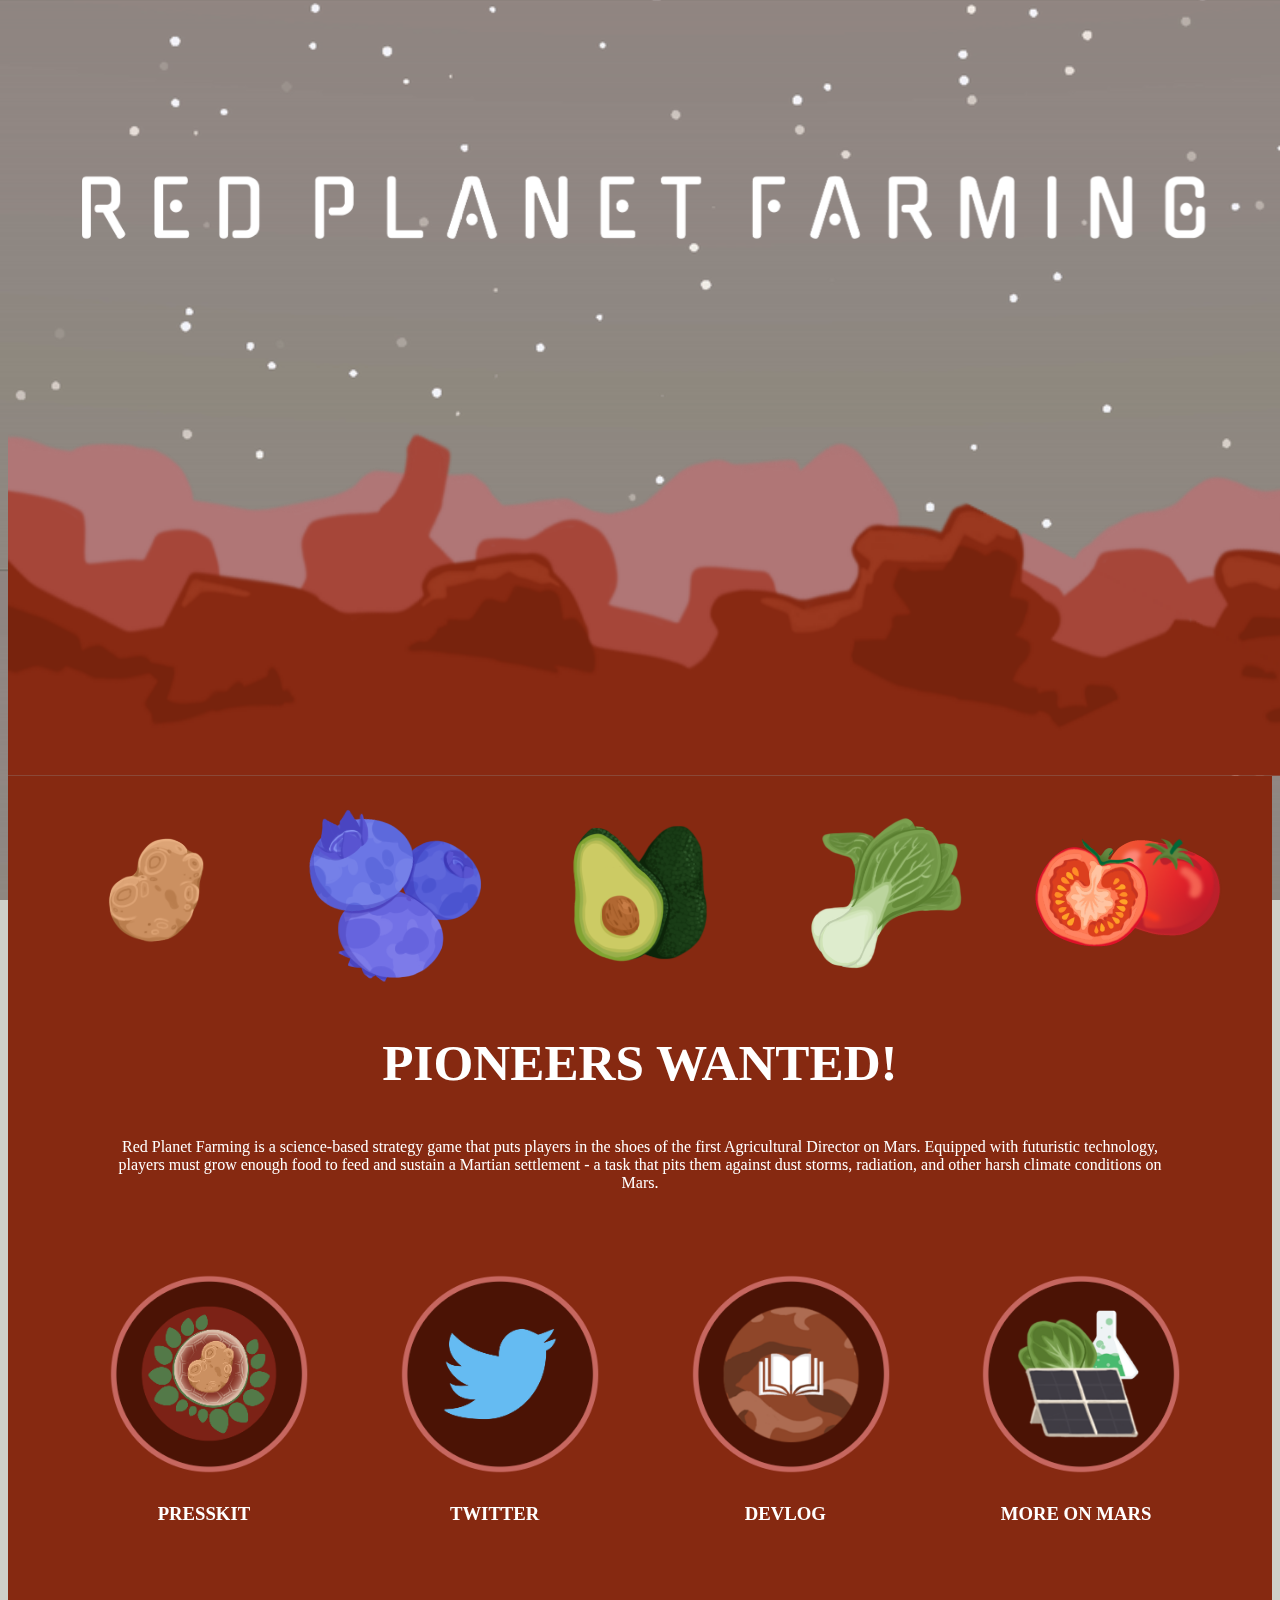
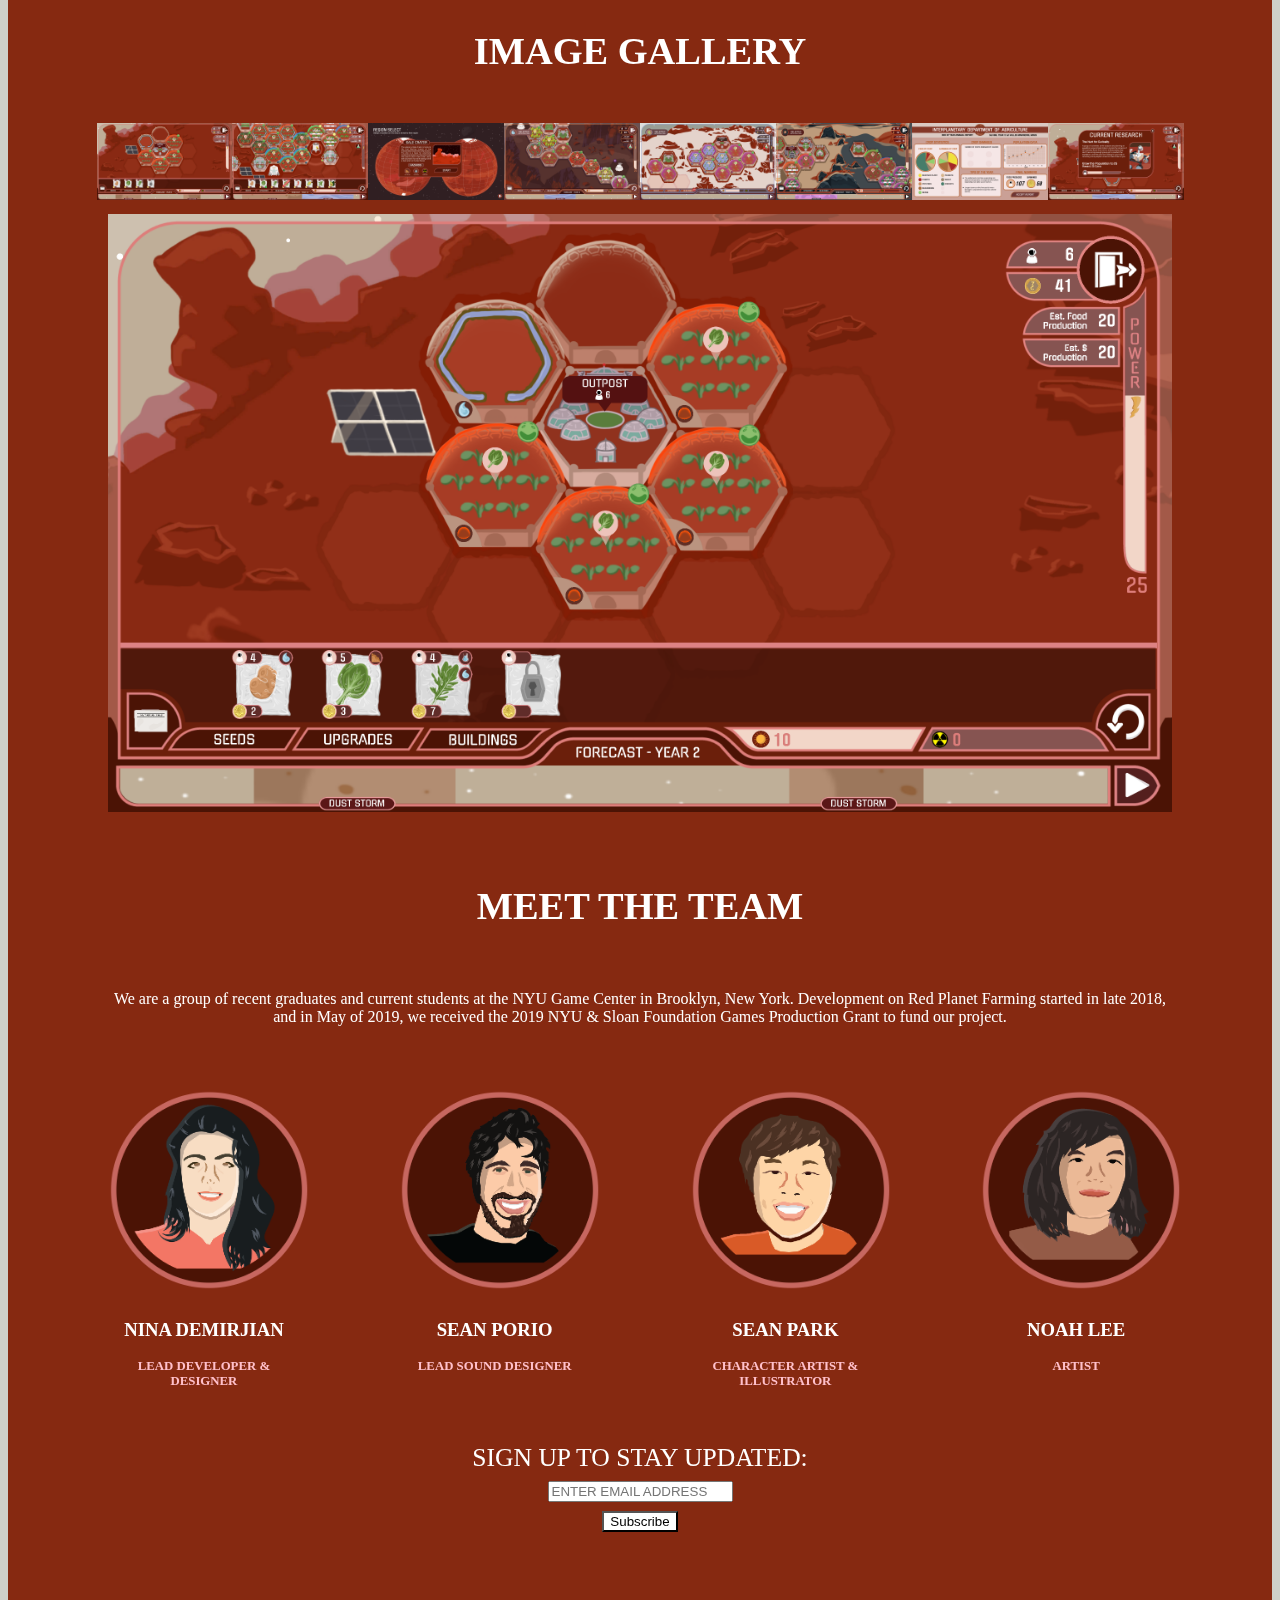
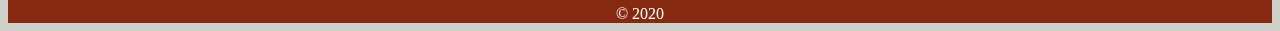
==== index.html @ 243ecfec "update meet the team section" ====
<!DOCTYPE html>
<html lang="en">
    <head>
      <link rel="stylesheet" href="style.css">
      <link href="//cdn-images.mailchimp.com/embedcode/horizontal-slim-10_7.css" rel="stylesheet" type="text/css">
      <title>Red Planet Farming</title>
      <link rel="icon" type="image/png" href="Images/logo.png">
    </head>

    <! PARALLAX>

    <script src="script.js"></script>
    <div class = "keyart" id = "parallax">
      <div class="keyart_layer parallax" id="keyart-2" parallax-speed="0"></div>
      <div class="keyart_layer parallax" id="keyart-1" parallax-speed="100" style="transform: relative"></div>
      </div>

      <! CONTENT>
    <div id = "mainContents">

      <br>
      <div class = "flex-container">
          <div class = "flex-item-characters">
              <img src="Images/potato.png">
          </div>
          <div class = "flex-item-characters">
              <img src="Images/blueberry.png">
          </div>
          <div class = "flex-item-characters">
              <img src="Images/avocado.png">
          </div>
          <div class = "flex-item-characters">
              <img src="Images/bokChoy.png">
          </div>
          <div class = "flex-item-characters">
              <img src="Images/tomato.png">
          </div>

      </div>
      <br>

      <div class ="mainTitle"><h1>PIONEERS WANTED!</h1></div>

        <p class="bodyText">
            Red Planet Farming is a science-based strategy game that puts players in the
            shoes of the first Agricultural Director on Mars. Equipped with futuristic
            technology, players must grow enough food to feed and sustain a Martian settlement - a
            task that pits them against dust storms, radiation, and other harsh climate conditions on Mars.
        </p>

        <br>
        <br>



        <div class = "flex-container">
          <div class = "flex-item-profiles">
            <div class = "zoom">
              <a href="presskit.html" >
            <img src="Images/presskitButton.png">
          </a>
          </div>

            <h3 class = "secondaryTitle"> PRESSKIT </h3>
          </div>

          <div class = "flex-item-profiles">
            <div class = "zoom">
              <a href="https://twitter.com/RPF_Game" >
            <img src="Images/twitterButton.png">
          </a>
          </div>

            <h3 class = "secondaryTitle"> TWITTER </h3>
          </div>
          <div class = "flex-item-profiles">
          <div class = "zoom">
            <a href="https://ninademirjian.com/devlog" >
            <img src="Images/devlogButton.png">
          </a>
          </div>

            <h3 class = "secondaryTitle"> DEVLOG</h3>
          </div>
          <div class = "flex-item-profiles">
            <div class = "zoom">
              <a href="moreonmars.html" >
            <img src="Images/resourcesButton.png">
          </a>
          </div>
            <h3 class = "secondaryTitle"> MORE ON MARS</h3>
          </div>
        </div>


        <br>
        <br>
        <br>



        <h2 class = "secondaryTitle"> IMAGE GALLERY</h2>

        <br>
        <div class = "flex-container-snapshots">
            <div class = "flex-item-press">
                <img src="Screenshots/shot-16.png" onclick="myFunction(this);" onload="myFunction(this);">
            </div>
            <div class = "flex-item-press">
                <img src="Screenshots/shot-17.png" onclick="myFunction(this);">
            </div>
            <div class = "flex-item-press">
                <img src="Screenshots/shot-13.png" onclick="myFunction(this);">
            </div>
            <div class = "flex-item-press">
                <img src="Screenshots/shot-11.png" onclick="myFunction(this);">
            </div>
            <div class = "flex-item-press">
                <img src="Screenshots/shot-18.png" onclick="myFunction(this);">
            </div>
            <div class = "flex-item-press">
                <img src="Screenshots/shot-19.png" onclick="myFunction(this);">
            </div>
            <div class = "flex-item-press">
                <img src="Screenshots/shot-08.png" onclick="myFunction(this);">
            </div>
            <div class = "flex-item-press">
                <img src="Screenshots/shot-09.png" onclick="myFunction(this);">
            </div>

        </div>


        <!-- <div class="row">
          <div class="column">
            <img src="Screenshots/shot-00.png" onclick="myFunction(this);" onload="myFunction(this);">
          </div>
          <div class="column">
            <img src="Screenshots/shot-01.png" onclick="myFunction(this);">
          </div>
          <div class="column">
            <img src="Screenshots/shot-02.png" onclick="myFunction(this);">
          </div>
          <div class="column">
            <img src="Screenshots/shot-03.png" onclick="myFunction(this);">
          </div>
          <div class="column">
            <img src="Screenshots/shot-04.png" onclick="myFunction(this);">
          </div>
          <div class="column">
            <img src="Screenshots/shot-05.png" onclick="myFunction(this);">
          </div>
          <div class="column">
            <img src="Screenshots/shot-06.png" onclick="myFunction(this);">
          </div>
          <div class="column">
            <img src="Screenshots/shot-07.png" onclick="myFunction(this);">
          </div>
        </div>
          </div> -->

        <!-- The expanding image container -->
        <div class="container">

          <!-- Expanded image -->
          <img id="expandedImg" style="width:100%">

          <!-- Image text -->
          <div id="imgtext"></div>
        </div>
        <br>

        <br>

        <h2 class = "secondaryTitle"> MEET THE TEAM</h2>

        <p class="bodyText">
          We are a group of recent graduates and current students at the NYU Game Center in Brooklyn, New York.
          Development on Red Planet Farming started in late 2018, and in May of 2019, we received the 2019 NYU &amp Sloan Foundation Games Production Grant to
          fund our project.
            </p>

        <br>
        <div class = "flex-container">
          <div class = "flex-item-profiles">
            <div class = "zoom">
                <a href="https://ninademirjian.com" >
            <img src="Images/ninaCircleNew.png">
          </a>
          </div>

            <h3 class = "secondaryTitle"> NINA DEMIRJIAN </h3>
            <h4 class = "jobDesc"> LEAD DEVELOPER &amp DESIGNER </h4>
          </div>

          <div class = "flex-item-profiles">
            <div class = "zoom">
              <a href="https://soundcloud.com/skrami">
            <img src="Images/sporioCircleNew.png">
          </a>
          </div>

            <h3 class = "secondaryTitle"> SEAN PORIO </h3>
            <h4 class = "jobDesc"> LEAD SOUND DESIGNER </h4>
          </div>
          <div class = "flex-item-profiles">
          <div class = "zoom">
            <a href="https://seanpark.myportfolio.com">
            <img src="Images/sparkCircleNew.png">
          </a>
          </div>

            <h3 class = "secondaryTitle"> SEAN PARK</h3>
            <h4 class = "jobDesc"> CHARACTER ARTIST &amp ILLUSTRATOR </h4>
          </div>
          <div class = "flex-item-profiles">
            <div class = "zoom">
              <a href="https://noeh.myportfolio.com/home">
            <img src="Images/noahCircleNew.png">
          </a>
          </div>
            <h3 class = "secondaryTitle"> NOAH LEE</h3>
            <h4 class = "jobDesc"> ARTIST </h4>
          </div>
        </div>
  <br>
    <br>
      <br>



      <!-- Begin Mailchimp Signup Form -->

              <div id="mc_embed_signup">
              <form action="https://gmail.us20.list-manage.com/subscribe/post?u=1bd2d12b2bc2f4f4f77c969fd&amp;id=ceb0dd4a65" method="post" id="mc-embedded-subscribe-form" name="mc-embedded-subscribe-form" class="validate" target="_blank" novalidate>
                  <div id="mc_embed_signup_scroll">
                <label for="mce-EMAIL"><secondaryTitle>SIGN UP TO STAY UPDATED:</secondaryTitle></label>
                <br>
                <input type="email" value="" name="EMAIL" class="email" id="mce-EMAIL" placeholder="ENTER EMAIL ADDRESS" required >
                  <!-- real people should not fill this in and expect good things - do not remove this or risk form bot signups-->
                  <div style="position: absolute; left: -5000px;" aria-hidden="true"><input type="text" name="b_1bd2d12b2bc2f4f4f77c969fd_ceb0dd4a65" tabindex="-1" value=""></div>
                  <div class="clear"><input type="submit" value="Subscribe" name="subscribe" id="mc-embedded-subscribe" class="button" style="background-color: white"></div>
                  </div>
              </form>
              </div>
              <br>
              <br>
              <br>
              <br>

      <!--End mc_embed_signup-->




        <div class = "secondaryTitle"> &copy 2020</div>
        </div>
</html>
---- style.css ----
<link href="https://fonts.googleapis.com/css?family=Gugi&display=swap" rel="stylesheet">



#banner {
  height: 0px;

}

body {
  /* background-image: url('Images/starry.gif');
 background-size: 100% auto;
 background-repeat: repeat-y;
 margin: 0;
 padding: 0;
 border: 0;
 z-index: 0; */
    background-color: rgb(207, 207, 201);
    background-image: url("Images/starry.gif");
    background-size: contain;
    background-repeat: repeat;
    background-attachment: fixed;

}



.mainTitle{
  color: white;
  font-family : 'Gugi', regular;
  font-size : 200%;
  text-align: center;

}

#mainContents{
  background-image: url('Images/red.png');
  width: 100%;

 background-size: 100% auto;
 background-repeat: repeat;

 margin: 0;
 padding: 0;
 border: 0;
 z-index: 0;
}

#mainContentsMore{
  background-image: url('Images/newsColor.png');
  width: 100%;

 background-size: 100% auto;
 background-repeat: repeat;

 margin: 0;
 padding: 0;
 border: 0;
 z-index: 0;
}



.secondaryTitle{
  color: white;
  font-family : 'Gugi', regular;
  font-size : 50wv;
  text-align: center;

}
.jobDesc{
  color: pink;
  font-family : 'Gugi', regular;
  font-size : 50wv;
  text-align: center;

}

.bodyText {
    color: white;
    font-family : 'Gugi', regular;
    padding-left: 100px;
    padding-right: 100px;
    padding-top: 30px;
    padding-bottom: 30px;
    margin-left: auto;
    margin-right: auto;
    text-align: center;
    z-index: 99;
    position: relative;
}

.bodyTextDark {
    color: black;
    font-family : 'Gugi', regular;
    padding-left: 100px;
    padding-right: 100px;
    padding-top: 30px;
    padding-bottom: 30px;
    margin-left: auto;
    margin-right: auto;
    text-align: center;
    z-index: 99;
    position: relative;
}
.furtherResourcesTitle{
  color: black;
  font-family : 'Gugi', regular;
  font-size : 50wv;
  text-align: center;
}

.returnToHomeTitle{
  color: white;
  font-family : 'Gugi', regular;
  font-size : 20wv;
  text-align: left;
  margin-left: 20px;
  margin-top: 20px;
}
.bio{
  color: pink;
  font-size : 45wv;
  font-family : 'Gugi', regular;
  padding-left: 150px;
  padding-right: 150px;
  margin-left: auto;
  margin-right: auto;
  text-align: justify;
  z-index: 99;
  position: relative;
  padding-bottom: 40px;
}

h1{
    font-family: 'Gugi', regular;
    font-size: 4vw;
    color: white;
    margin: 0;
    text-align: center;
    padding-top: 20px;
    padding-bottom: 0px;
}

h4{
    font-family: 'Gugi', regular;
    font-size: 1vw;
    color: pink;
    margin: 0;
    text-align: center;
}

h2{
  font-size: 3vw;
}

h5{
  font-family: 'Gugi', regular;
  font-size:  : 1.5vw;
  color: white;
  padding-left: 170px;
  text-align: left;
}

a:link {
  text-decoration: underline;
  text-decoration-color: pink;

}

a:visited {
  text-decoration: underline;
  text-decoration-color: pink;

}

a:hover {
  text-decoration: underline;
  text-decoration-color: pink;
}

a:active {
  text-decoration: underline;
  text-decoration-color: pink;


}


img {
    position: relative;
    width: 100%;
    margin:0;
    /* background-position: bottom center; */
}

.left {
    position: relative;
    width: 10%;
    margin:0;
    /* background-position: bottom center; */
}

.topic {
  position: relative;
  width: 90%;
  margin:0;
}

.category{
  position: relative;
  width: 110%;
  margin:0;
}

.flex-container {
  display: -webkit-box;
  display: -moz-box;
  display: -ms-flexbox;
  display: -webkit-flex;
  display: flex;
  -webkit-flex-flow: row wrap;
  justify-content: space-evenly;
  align-items: baseline;
}


.flex-container-snapshots {
  display: -webkit-box;
  display: -moz-box;
  display: -ms-flexbox;
  display: -webkit-flex;
  display: flex;
  -webkit-flex-flow: row wrap;
  justify-content: center;
  align-items: baseline;
}


.flex-item-characters {
  max-width: 18%;
}

.flex-item-snapshots {
  max-width: 40%;
  padding-top: 20px;
}
.flex-item-profiles{
  max-width: 15%;

}
.flex-item-press{
  max-width: 10.75%;
  padding-left: 0px;
  padding-right: 0px;
  padding-bottom: 10px;


}
.flex-item-banner{
  max-width: 40%;
}


/*mailchimp*/
#mc_embed_signup{
    background:clear;
    color: white;
    font-size: 2vw;
    font-family: 'Gugi', regular;
    text-align: center;
    width:100%;
    max-width: 900px;
    padding-left: 30px;
    padding-right: 30px;
    margin-left: auto;
    margin-right: auto;

}

/* parallax*/

.keyart, .keyart_layer {
	height: 60vw;
    background-repeat: no-repeat;
}

.keyart {
	position: relative;
	z-index: -10;
}

.keyartNews, .keyart_layer_news {
	height: 40vw;
    background-repeat: no-repeat;
}

.keyartNews {
	position: relative;
	z-index: -10;
}


.keyart_layer_news {
	background-position: bottom;
	background-size: 100% auto;
	width: 100%;
}



.keyart_layer {
	background-position: bottom;
	background-size: 100% auto;
	width: 100%;
}
.keyart_layer.parallax {
	position: fixed;
}


#keyart-1 {
  background-image: url("Images/transparentHorizon.png");
  width: 100%;
  margin: 0;
  padding: 0;
  border: 0;
  z-index: 0;

}

#keyart-2{
  background-image: url("Images/rpfTitle2.png");
  width: 100%;
  margin: 0;
  padding: 0;
  border: 0;
  z-index: 0;
}

#keyart-3{
  background-image: url("Images/moreonmarstop.png");
  width: 100%;
  margin: 0;
  padding: 0;
  border: 0;
  z-index: 0;
}

#keyart-4{
  background-image: url("Images/moreonmarstop.png");
  width: 100%;
  margin: 0;
  padding: 0;
  border: 0;
  z-index: 0;
}







/* The grid: Four equal columns that floats next to each other */
.column {
  float: left;
  width: 20%;
  padding: 20px;
  justify-content: center;
  margin-left: auto;
  margin-right: auto;
}

/* Style the images inside the grid */
.column img {
  opacity: 0.8;
  cursor: pointer;
  justify-content: center;
  margin-left: auto;
  margin-right: auto;

}

.column img:hover {
  opacity: 1;

}

/* Clear floats after the columns */
.row:after {
  content: "";
  display: table;
  clear: both;
  margin-left: auto;
  margin-right: auto;
}

/* The expanding image container (positioning is needed to position the close button and the text) */
.container {
  position: relative;
  display: none;
  padding-left: 100px;
  padding-right: 100px;
  justify-content: center;
}

/* Expanding image text */
#imgtext {
  position: absolute;
  bottom: 15px;
  left: 15px;
  color: white;
  font-size: 20px;
}


.zoom {
  transition: transform .2s; /* Animation */
  width: 200px;
  height: 200px;
  margin: 0 auto;
  padding-bottom: 10px;
}

.zoom:hover {
  transform: scale(1.1); /* (150% zoom - Note: if the zoom is too large, it will go outside of the viewport) */
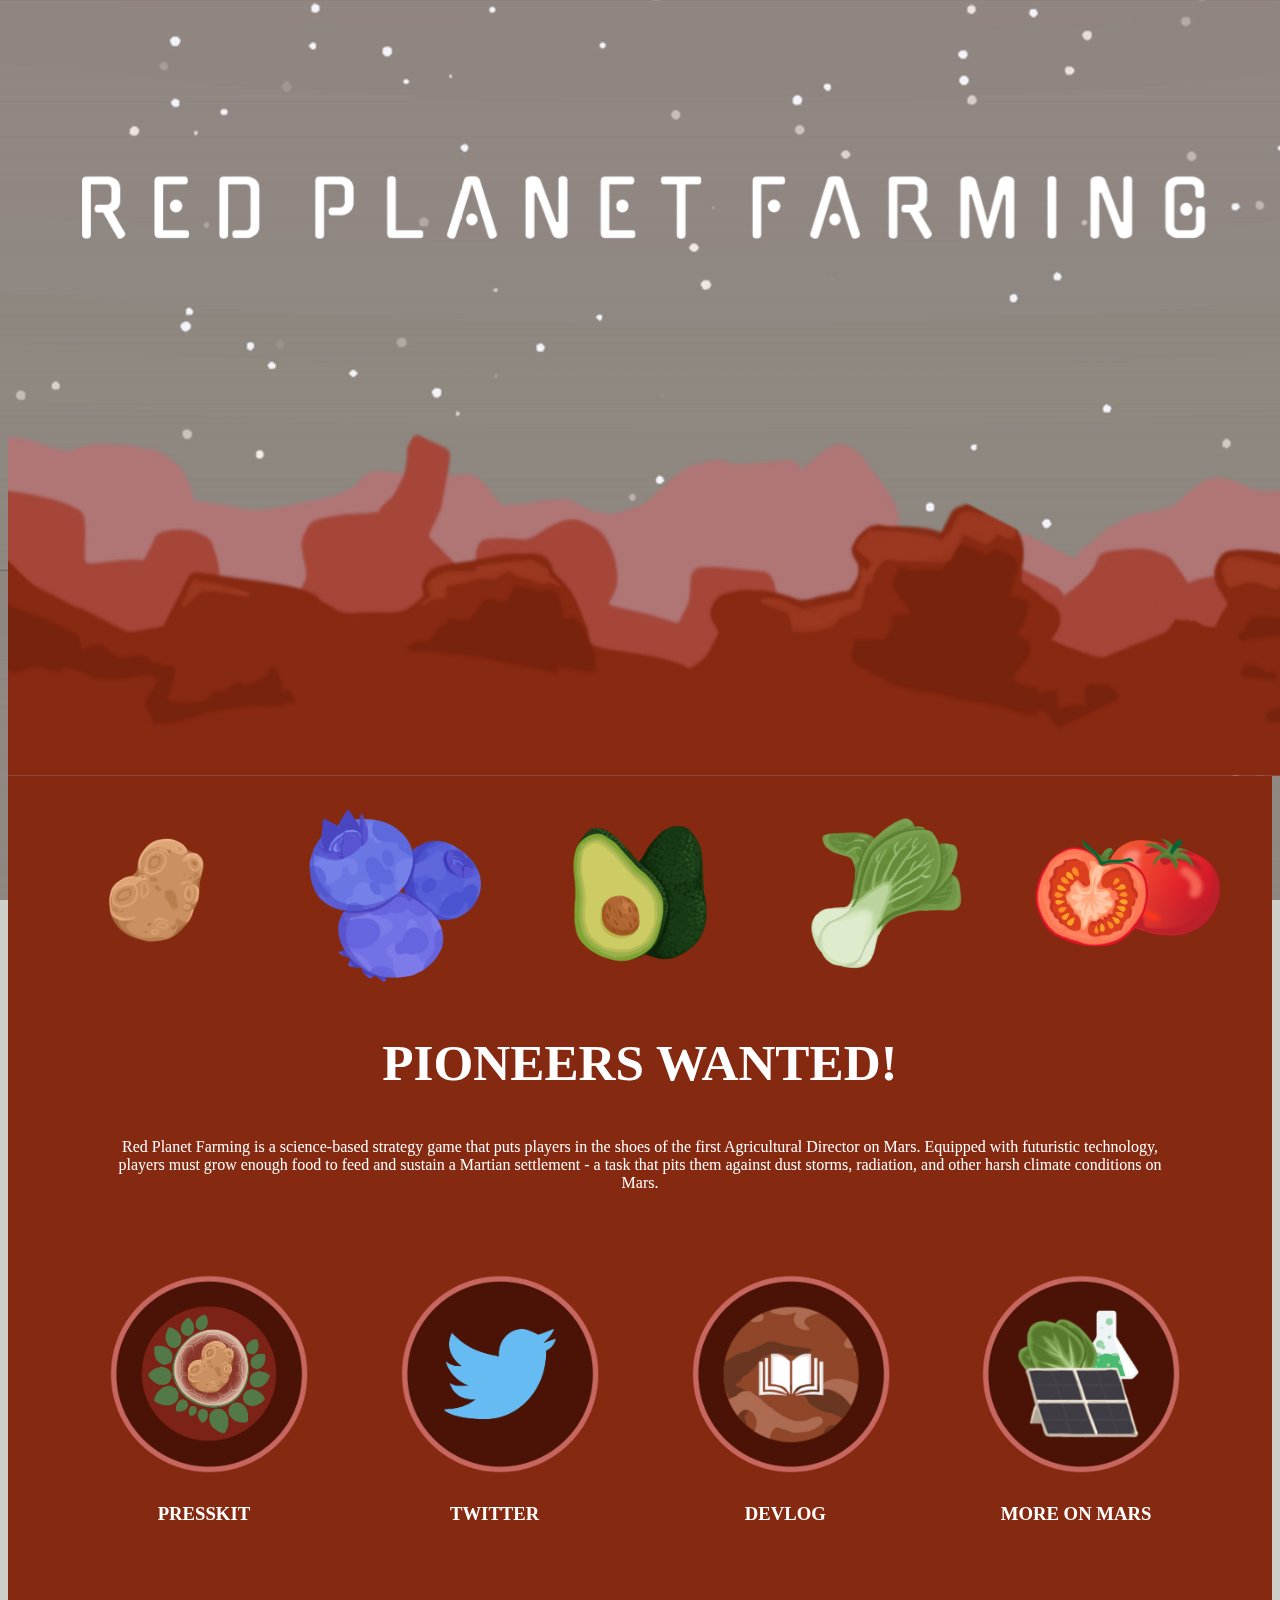
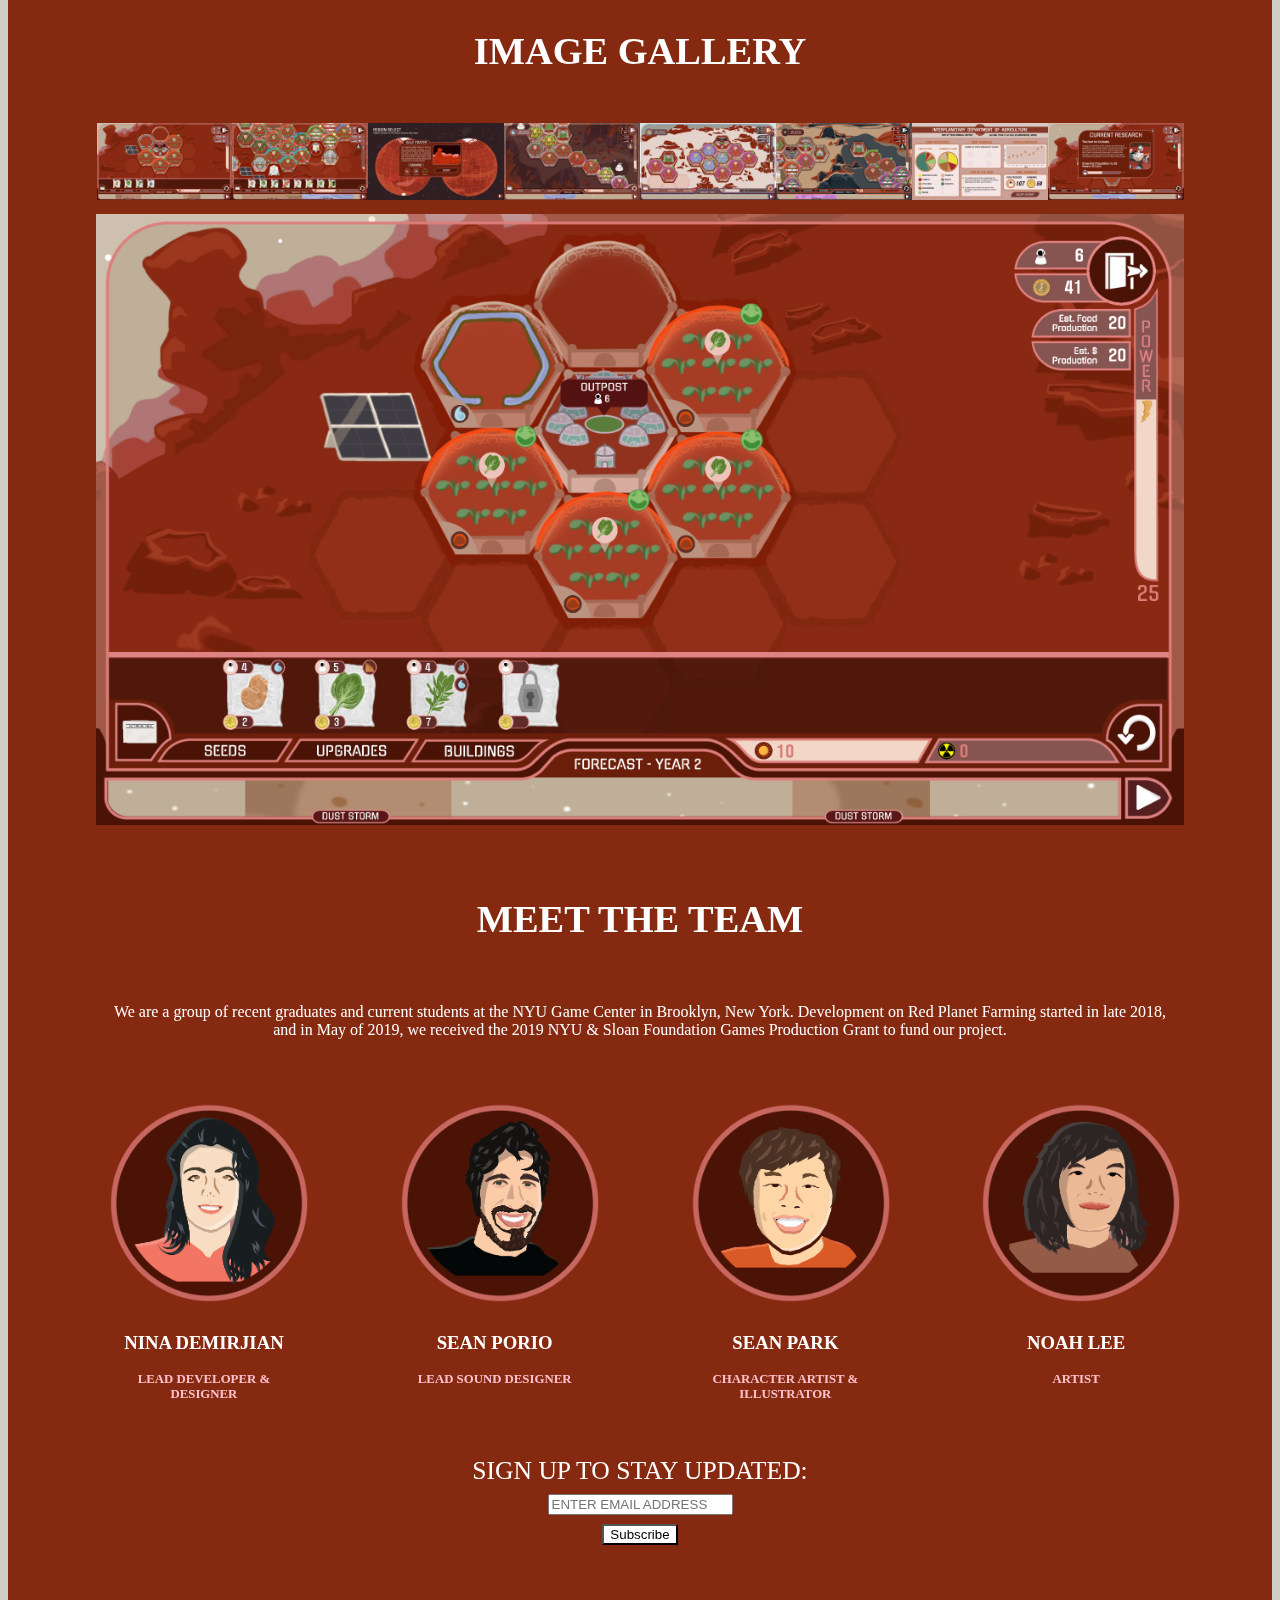
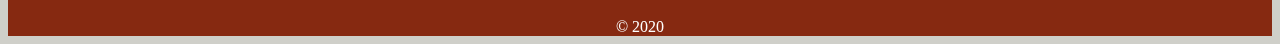
==== commit 19946277: "align image for gallery with width of thumbnails" ====
--- a/index.html
+++ b/index.html
@@ -130,40 +130,11 @@
 
         </div>
 
-
-        <!-- <div class="row">
-          <div class="column">
-            <img src="Screenshots/shot-00.png" onclick="myFunction(this);" onload="myFunction(this);">
-          </div>
-          <div class="column">
-            <img src="Screenshots/shot-01.png" onclick="myFunction(this);">
-          </div>
-          <div class="column">
-            <img src="Screenshots/shot-02.png" onclick="myFunction(this);">
-          </div>
-          <div class="column">
-            <img src="Screenshots/shot-03.png" onclick="myFunction(this);">
-          </div>
-          <div class="column">
-            <img src="Screenshots/shot-04.png" onclick="myFunction(this);">
-          </div>
-          <div class="column">
-            <img src="Screenshots/shot-05.png" onclick="myFunction(this);">
-          </div>
-          <div class="column">
-            <img src="Screenshots/shot-06.png" onclick="myFunction(this);">
-          </div>
-          <div class="column">
-            <img src="Screenshots/shot-07.png" onclick="myFunction(this);">
-          </div>
-        </div>
-          </div> -->
-
         <!-- The expanding image container -->
         <div class="container">
 
           <!-- Expanded image -->
-          <img id="expandedImg" style="width:100%">
+          <img id="expandedImg" style="width:92.5%">
 
           <!-- Image text -->
           <div id="imgtext"></div>
--- a/style.css
+++ b/style.css
@@ -400,8 +400,8 @@
 .container {
   position: relative;
   display: none;
-  padding-left: 100px;
-  padding-right: 100px;
+  padding-left: 7%;
+  padding-right: 0%;
   justify-content: center;
 }
 
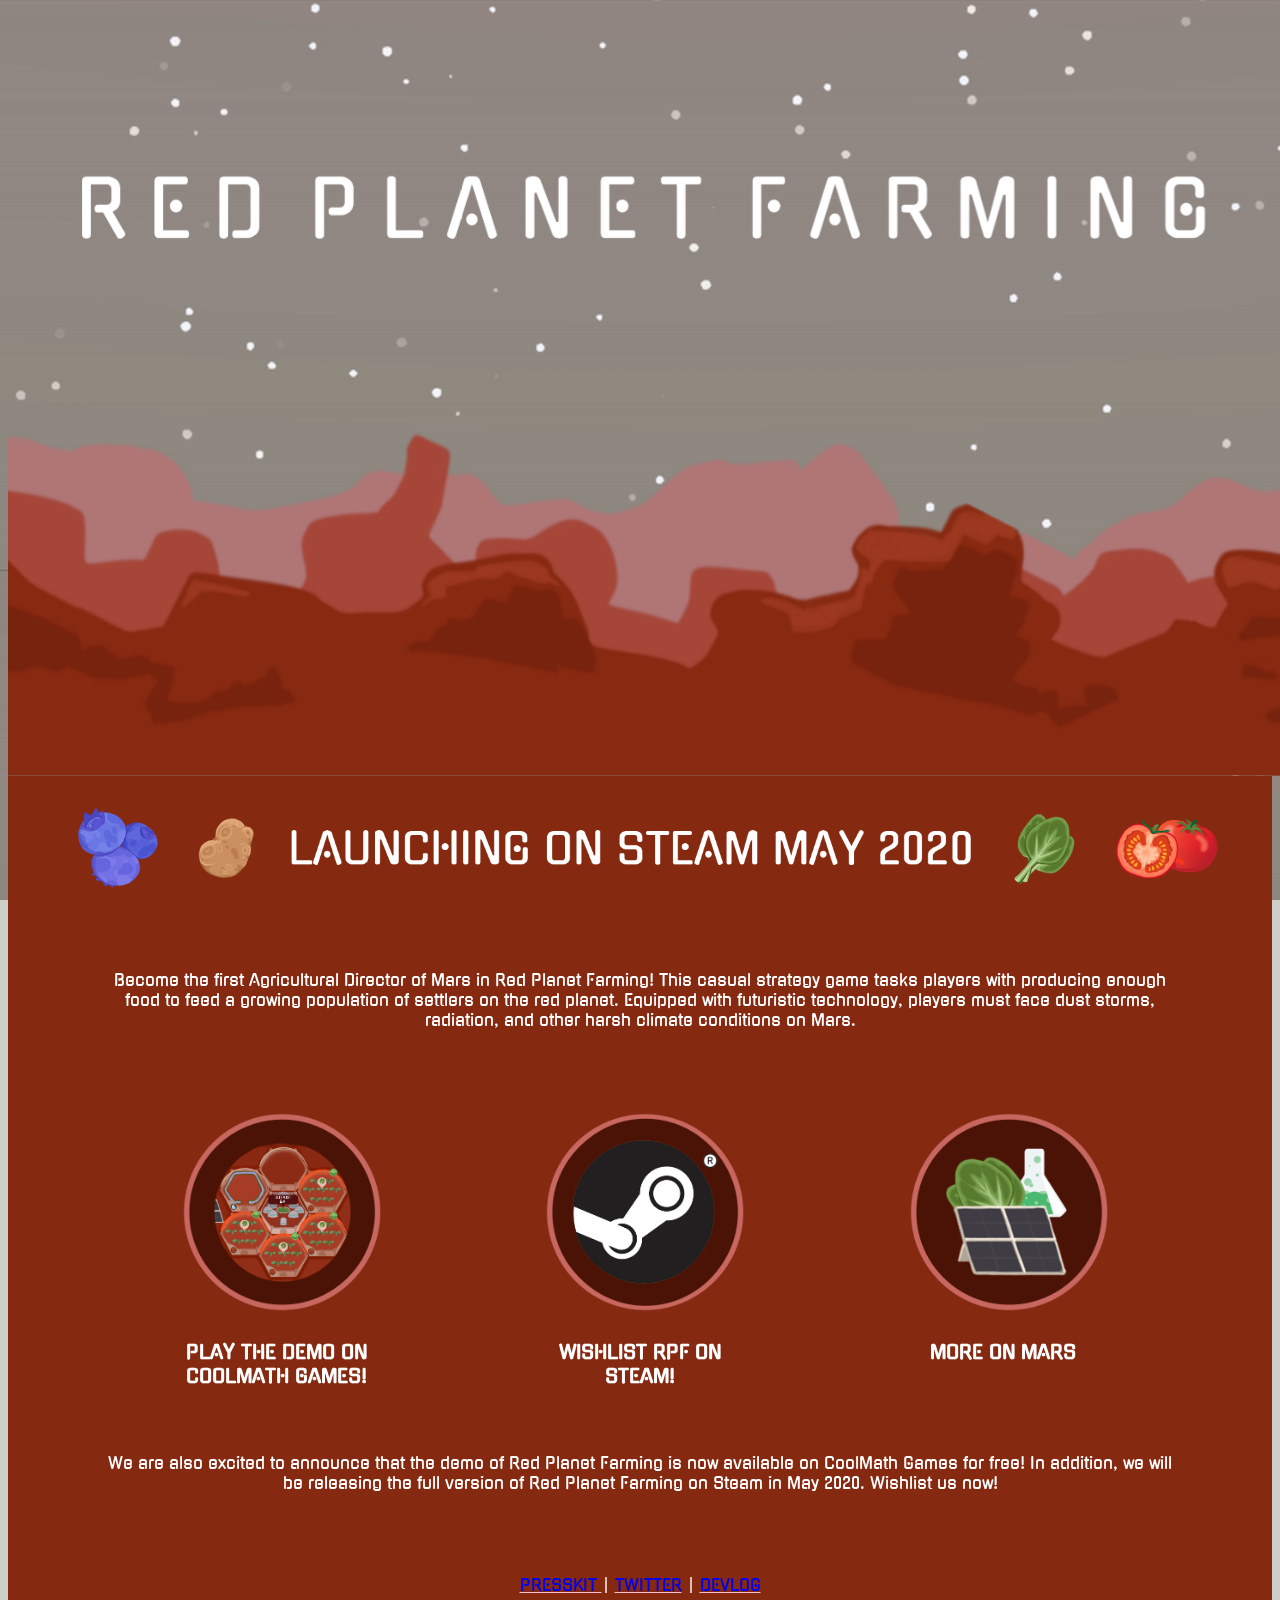
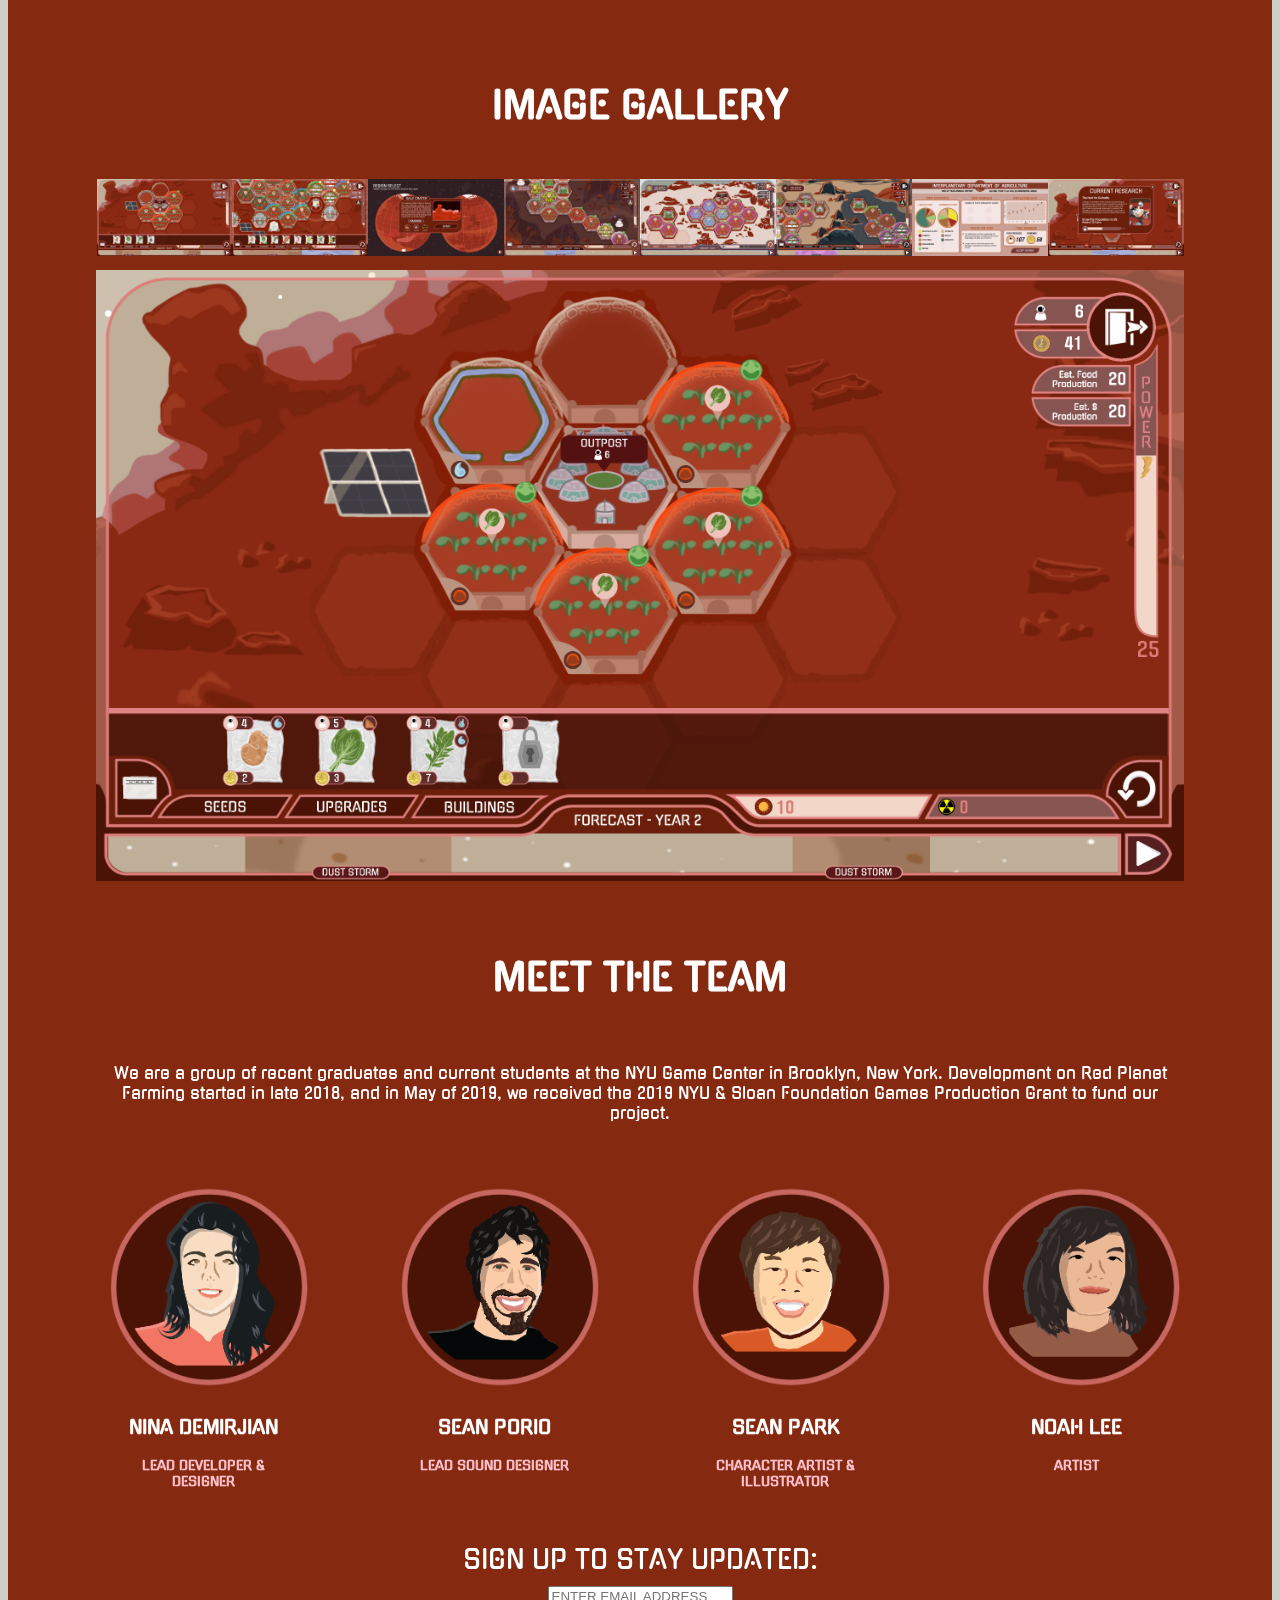
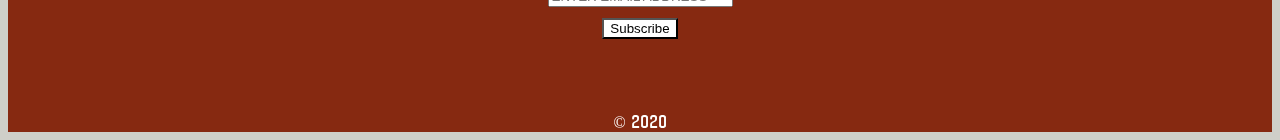
==== commit 194723bf: "fix font and add steam announcement" ====
--- a/index.html
+++ b/index.html
@@ -18,42 +18,104 @@
       <! CONTENT>
     <div id = "mainContents">
 
+      <!-- <br>
+      <div class = "flex-container">
+          <div class = "flex-item-characters">
+              <img src="Images/potato.png">
+          </div>
+          <div class = "flex-item-characters">
+              <img src="Images/blueberry.png">
+          </div>
+          <div class = "flex-item-characters">
+              <img src="Images/avocado.png">
+          </div>
+          <div class = "flex-item-characters">
+              <img src="Images/bokChoy.png">
+          </div>
+          <div class = "flex-item-characters">
+              <img src="Images/tomato.png">
+          </div>
+
+      </div> -->
+
+
+       
+
       <br>
-      <div class = "flex-container">
-          <div class = "flex-item-characters">
-              <img src="Images/potato.png">
-          </div>
-          <div class = "flex-item-characters">
-              <img src="Images/blueberry.png">
-          </div>
-          <div class = "flex-item-characters">
-              <img src="Images/avocado.png">
-          </div>
-          <div class = "flex-item-characters">
-              <img src="Images/bokChoy.png">
-          </div>
-          <div class = "flex-item-characters">
-              <img src="Images/tomato.png">
-          </div>
-
-      </div>
+
+  
+            <img src="Images/releaseBanner.png">
       <br>
-
-      <div class ="mainTitle"><h1>PIONEERS WANTED!</h1></div>
-
-        <p class="bodyText">
-            Red Planet Farming is a science-based strategy game that puts players in the
-            shoes of the first Agricultural Director on Mars. Equipped with futuristic
-            technology, players must grow enough food to feed and sustain a Martian settlement - a
-            task that pits them against dust storms, radiation, and other harsh climate conditions on Mars.
+            <br>
+    
+          
+
+ <p class="bodyText">
+            Become the first Agricultural Director of Mars in Red Planet Farming! This casual strategy game tasks players with producing enough food to feed a growing population of settlers on the red planet. Equipped with futuristic
+            technology, players must face dust storms, radiation, and other harsh climate conditions on Mars.
         </p>
-
-        <br>
-        <br>
-
-
-
-        <div class = "flex-container">
+         <br>
+            <br>
+
+
+            <div class = "flex-container">
+         
+
+          <div class = "flex-item-profiles">
+            <div class = "zoom">
+              <a href="https://www.coolmathgames.com/0-red-planet-farming" >
+            <img src="Images/coolMathLink.png">
+          </a>
+          </div>
+          <h3 class = "secondaryTitle"> PLAY THE DEMO ON COOLMATH GAMES! </h3>
+          </div>
+
+           <div class = "flex-item-profiles">
+            <div class = "zoom">
+              <a href="https://steamcommunity.com/app/1288170" >
+            <img src="Images/steamButton.png">
+          </a>
+          </div>
+
+            <h3 class = "secondaryTitle"> WISHLIST RPF ON STEAM! </h3>
+          </div>
+
+          <div class = "flex-item-profiles">
+            <div class = "zoom">
+              <a href="moreonmars.html" >
+            <img src="Images/resourcesButton.png">
+          </a>
+          </div>
+            <h3 class = "secondaryTitle"> MORE ON MARS</h3>
+          </div>
+
+           
+        </div>
+          
+
+           
+
+<!--       <div class ="mainTitle"><h1>PIONEERS WANTED!</h1></div>
+ --> <p class="bodyText">
+            We are also excited to announce that the demo of Red Planet Farming is now available on CoolMath Games for free! In addition, we will be releasing the full version of Red Planet Farming on Steam in May 2020. Wishlist us now!
+        </p>
+       
+
+        <br>
+        <br>
+
+  
+
+ 		<div class = "secondaryTitle">
+        <a href = "presskit.html" target="_blank" color = pink>PRESSKIT </a>
+         | 
+        <a href = "https://twitter.com/RPF_Game" target="_blank">TWITTER</a>
+         | 
+         <a href = "https://ninademirjian.com/devlog" target="_blank">DEVLOG</a>
+     </div>
+
+
+        <!-- <div class = "flex-container">
           <div class = "flex-item-profiles">
             <div class = "zoom">
               <a href="presskit.html" >
@@ -90,7 +152,7 @@
           </div>
             <h3 class = "secondaryTitle"> MORE ON MARS</h3>
           </div>
-        </div>
+        </div> -->
 
 
         <br>
--- a/style.css
+++ b/style.css
@@ -1,6 +1,8 @@
-<link href="https://fonts.googleapis.com/css?family=Gugi&display=swap" rel="stylesheet">
-
-
+
+@font-face{
+  src: url(fonts/Gugi.ttf);
+  font-family: gug;
+}
 
 #banner {
   height: 0px;
@@ -27,7 +29,7 @@
 
 .mainTitle{
   color: white;
-  font-family : 'Gugi', regular;
+  font-family : gug;
   font-size : 200%;
   text-align: center;
 
@@ -63,14 +65,14 @@
 
 .secondaryTitle{
   color: white;
-  font-family : 'Gugi', regular;
+  font-family : gug;
   font-size : 50wv;
   text-align: center;
 
 }
 .jobDesc{
   color: pink;
-  font-family : 'Gugi', regular;
+  font-family : gug;
   font-size : 50wv;
   text-align: center;
 
@@ -78,7 +80,7 @@
 
 .bodyText {
     color: white;
-    font-family : 'Gugi', regular;
+    font-family : gug;
     padding-left: 100px;
     padding-right: 100px;
     padding-top: 30px;
@@ -92,7 +94,7 @@
 
 .bodyTextDark {
     color: black;
-    font-family : 'Gugi', regular;
+    font-family : gug;
     padding-left: 100px;
     padding-right: 100px;
     padding-top: 30px;
@@ -105,14 +107,14 @@
 }
 .furtherResourcesTitle{
   color: black;
-  font-family : 'Gugi', regular;
+  font-family : gug;
   font-size : 50wv;
   text-align: center;
 }
 
 .returnToHomeTitle{
   color: white;
-  font-family : 'Gugi', regular;
+  font-family : gug;
   font-size : 20wv;
   text-align: left;
   margin-left: 20px;
@@ -121,7 +123,7 @@
 .bio{
   color: pink;
   font-size : 45wv;
-  font-family : 'Gugi', regular;
+  font-family : gug;
   padding-left: 150px;
   padding-right: 150px;
   margin-left: auto;
@@ -133,7 +135,7 @@
 }
 
 h1{
-    font-family: 'Gugi', regular;
+    font-family: gug;
     font-size: 4vw;
     color: white;
     margin: 0;
@@ -143,7 +145,7 @@
 }
 
 h4{
-    font-family: 'Gugi', regular;
+    font-family: gug;
     font-size: 1vw;
     color: pink;
     margin: 0;
@@ -155,13 +157,18 @@
 }
 
 h5{
-  font-family: 'Gugi', regular;
+  font-family: gug;
   font-size:  : 1.5vw;
   color: white;
   padding-left: 170px;
   text-align: left;
 }
 
+a{
+  text-decoration: underline;
+  text-decoration-color: pink;
+}
+
 a:link {
   text-decoration: underline;
   text-decoration-color: pink;
@@ -184,6 +191,11 @@
   text-decoration-color: pink;
 
 
+}
+
+a{
+   text-decoration: underline;
+  text-decoration-color: pink;
 }
 
 
@@ -249,6 +261,7 @@
   max-width: 15%;
 
 }
+
 .flex-item-press{
   max-width: 10.75%;
   padding-left: 0px;
@@ -267,7 +280,7 @@
     background:clear;
     color: white;
     font-size: 2vw;
-    font-family: 'Gugi', regular;
+    font-family: gug;
     text-align: center;
     width:100%;
     max-width: 900px;
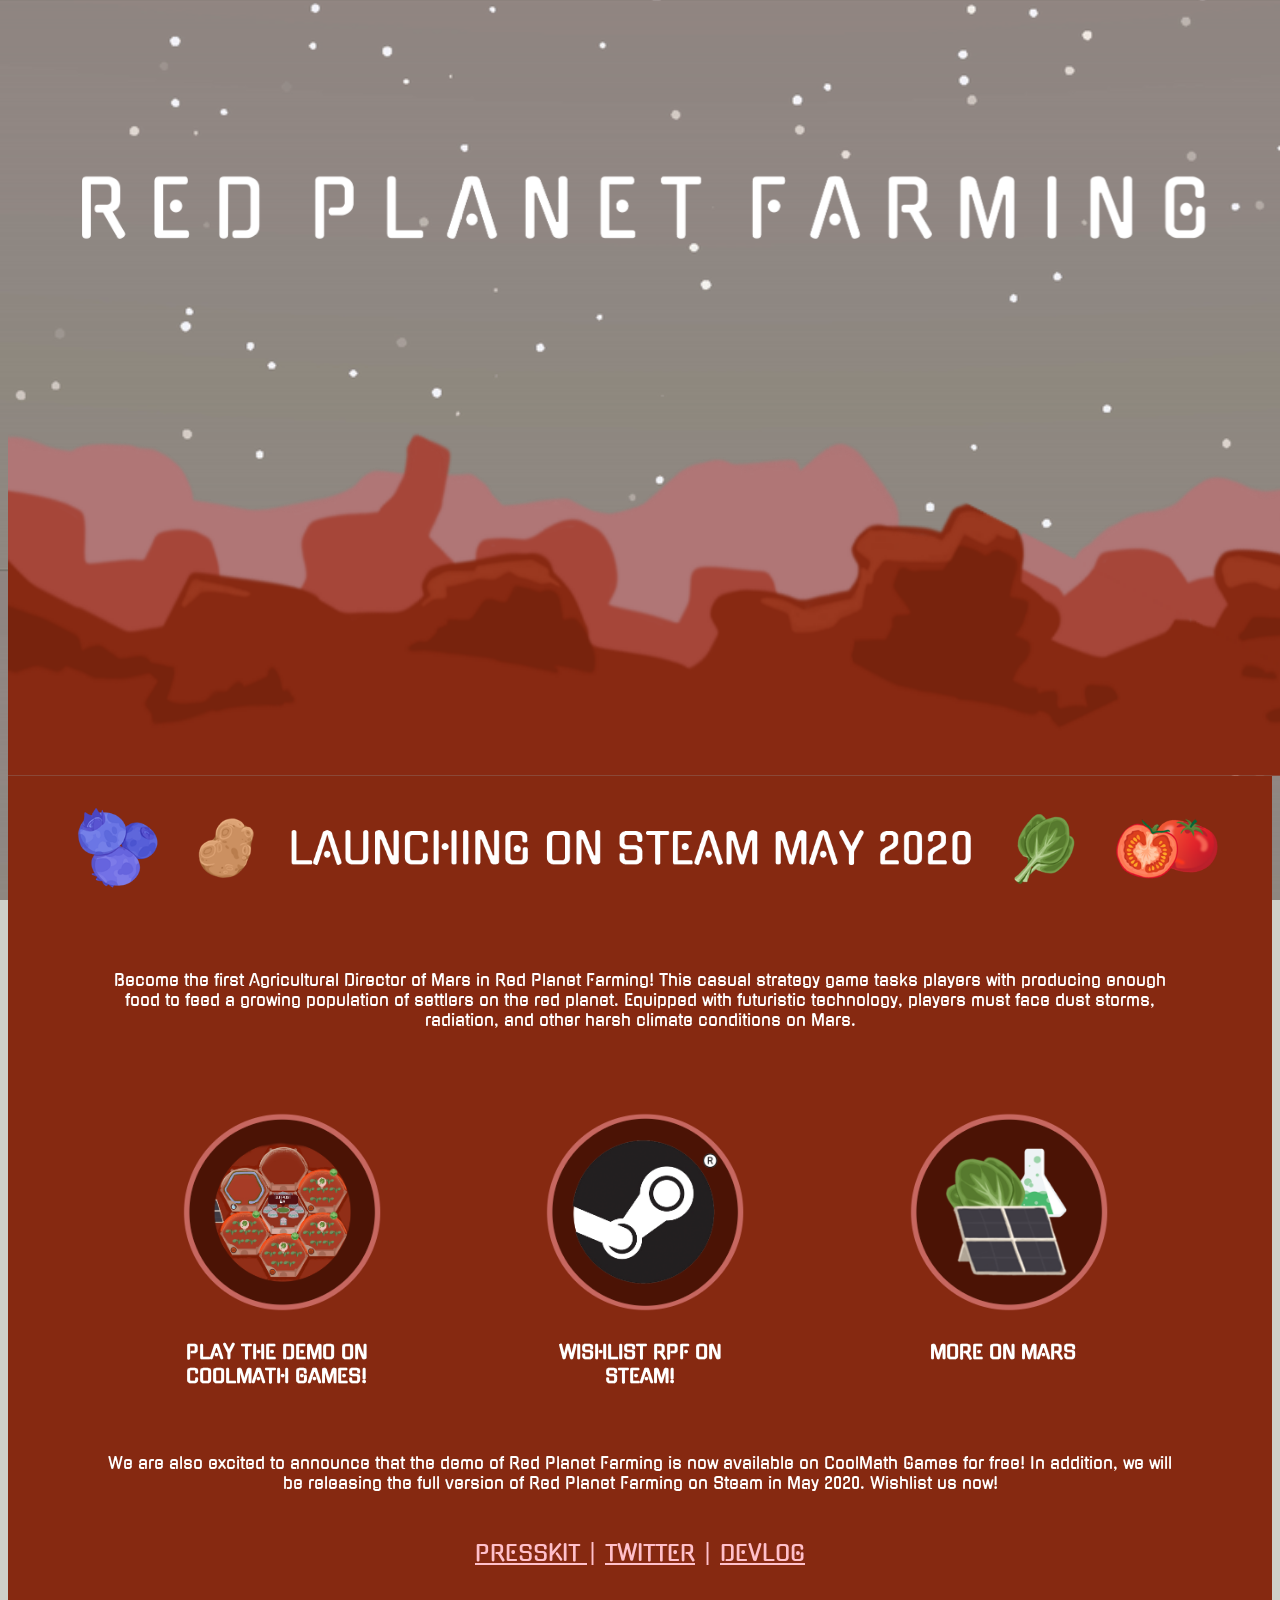
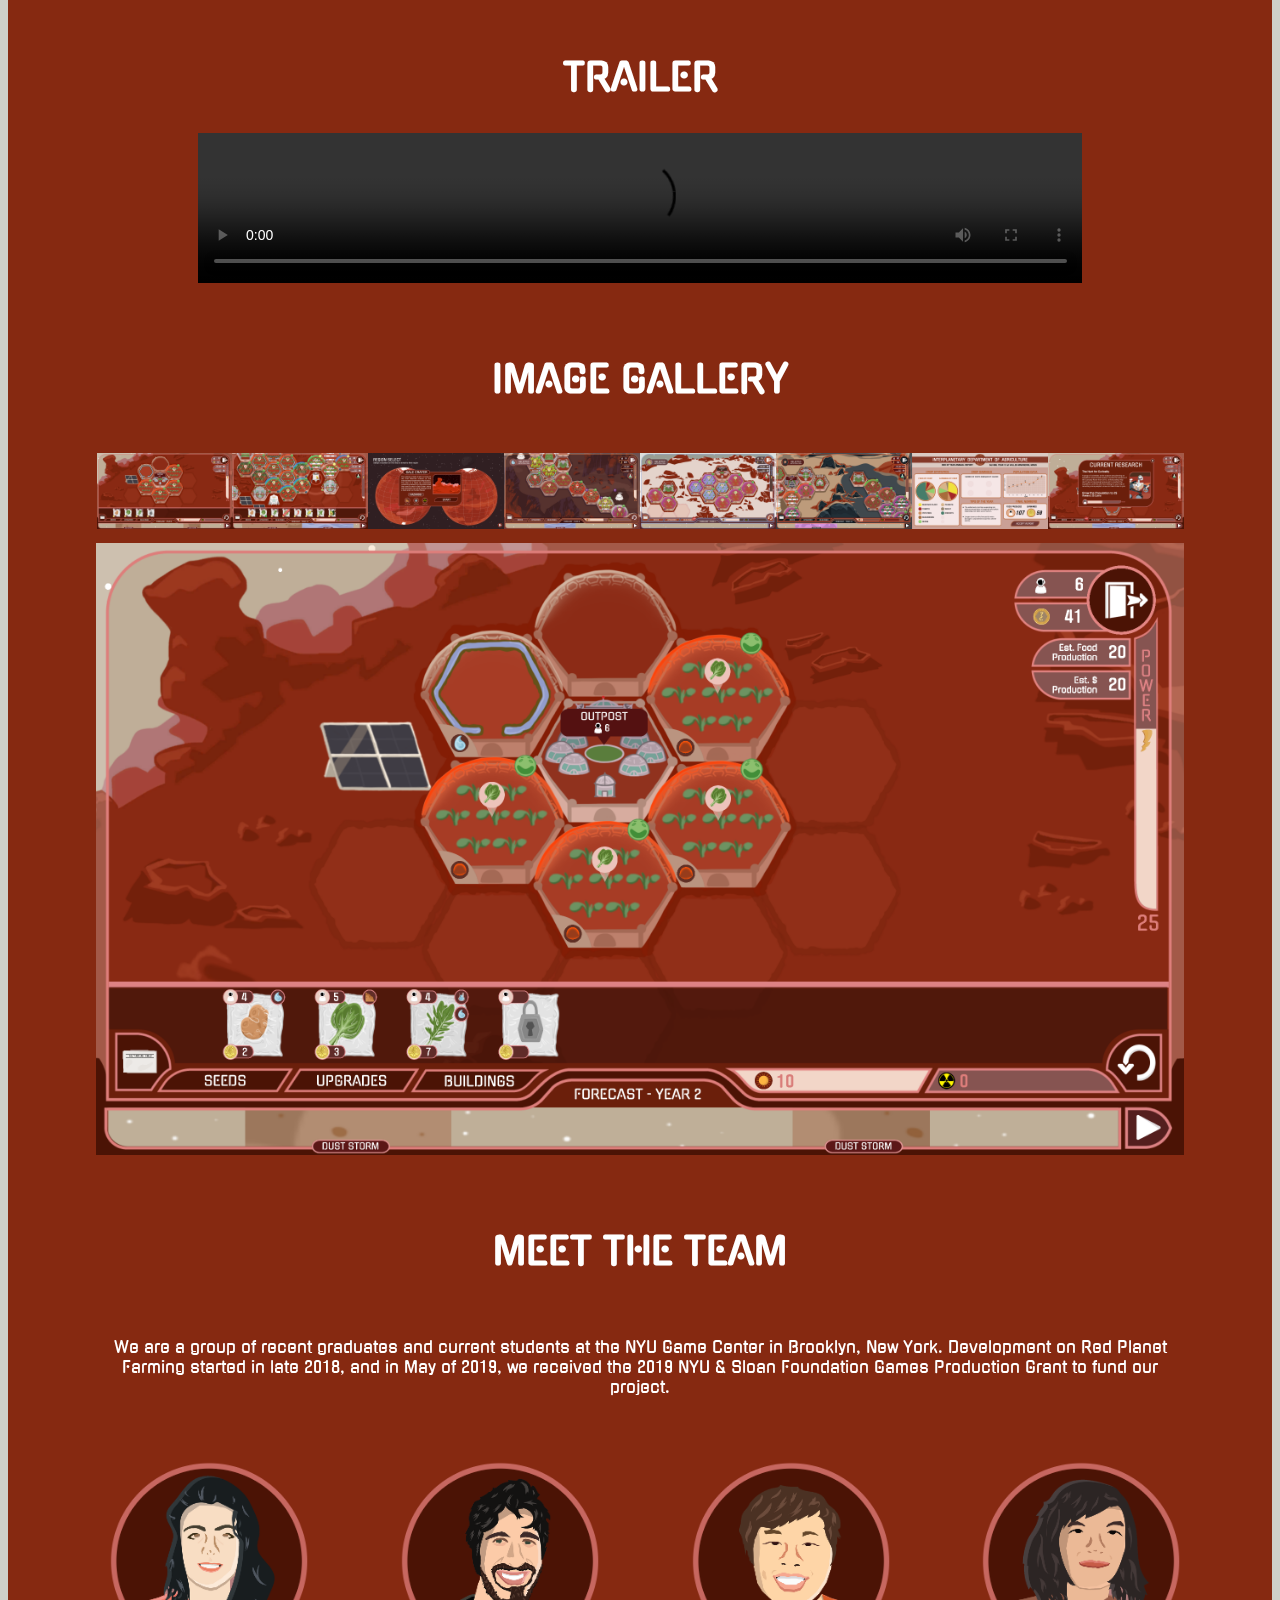
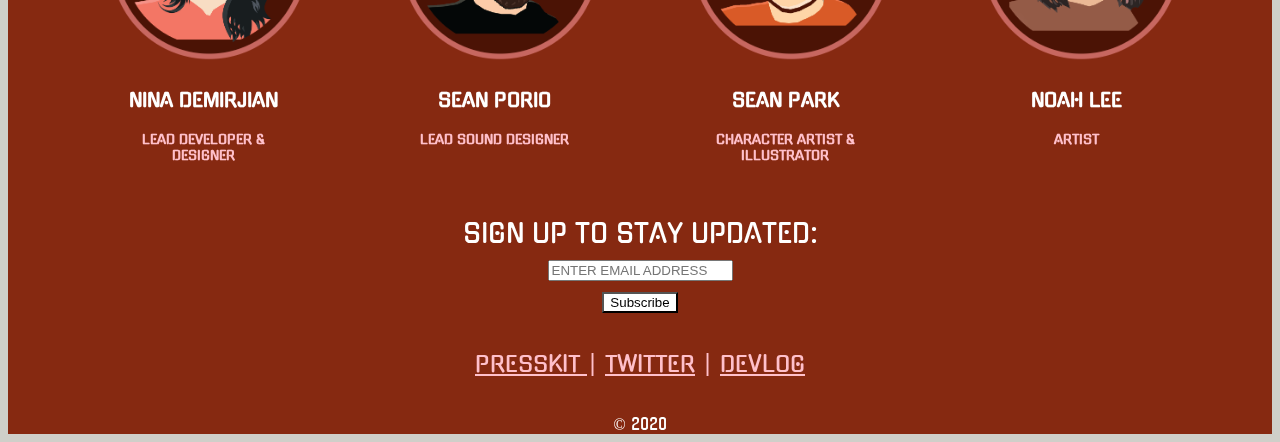
==== commit 3a2f8d3f: "try adding trailer again" ====
--- a/index.html
+++ b/index.html
@@ -101,12 +101,10 @@
         </p>
        
 
-        <br>
-        <br>
 
   
 
- 		<div class = "secondaryTitle">
+ 		<div class = "linkList">
         <a href = "presskit.html" target="_blank" color = pink>PRESSKIT </a>
          | 
         <a href = "https://twitter.com/RPF_Game" target="_blank">TWITTER</a>
@@ -115,6 +113,13 @@
      </div>
 
 
+        <br>
+        <br>
+
+        <br>
+
+
+
         <!-- <div class = "flex-container">
           <div class = "flex-item-profiles">
             <div class = "zoom">
@@ -154,6 +159,13 @@
           </div>
         </div> -->
 
+                <h2 class = "secondaryTitle">TRAILER</h2>
+
+
+<video  class = "vid" controls>
+  <source src="RPFSmallTrailer.mp4" type="video/mp4" >
+Your browser does not support the video tag.
+</video>
 
         <br>
         <br>
@@ -196,7 +208,7 @@
         <div class="container">
 
           <!-- Expanded image -->
-          <img id="expandedImg" style="width:92.5%">
+          <img id="expandedImg" style="width:92.5%" >
 
           <!-- Image text -->
           <div id="imgtext"></div>
@@ -278,6 +290,15 @@
               </div>
               <br>
               <br>
+
+
+ 		<div class = "linkList">
+        <a href = "presskit.html" target="_blank" color = pink>PRESSKIT </a>
+         | 
+        <a href = "https://twitter.com/RPF_Game" target="_blank">TWITTER</a>
+         | 
+         <a href = "https://ninademirjian.com/devlog" target="_blank">DEVLOG</a>
+     </div>
               <br>
               <br>
 
--- a/style.css
+++ b/style.css
@@ -134,6 +134,21 @@
   padding-bottom: 40px;
 }
 
+.vid{
+  margin: 0 auto; 
+  width: 70%; 
+  padding-left: 15%;
+}
+
+.linkList{
+  font-family: gug;
+  font-size: 22px;
+  color: pink;
+  text-align: center;
+
+
+}
+
 h1{
     font-family: gug;
     font-size: 4vw;
@@ -167,6 +182,7 @@
 a{
   text-decoration: underline;
   text-decoration-color: pink;
+  color: pink;
 }
 
 a:link {
@@ -184,6 +200,7 @@
 a:hover {
   text-decoration: underline;
   text-decoration-color: pink;
+  color: white;
 }
 
 a:active {
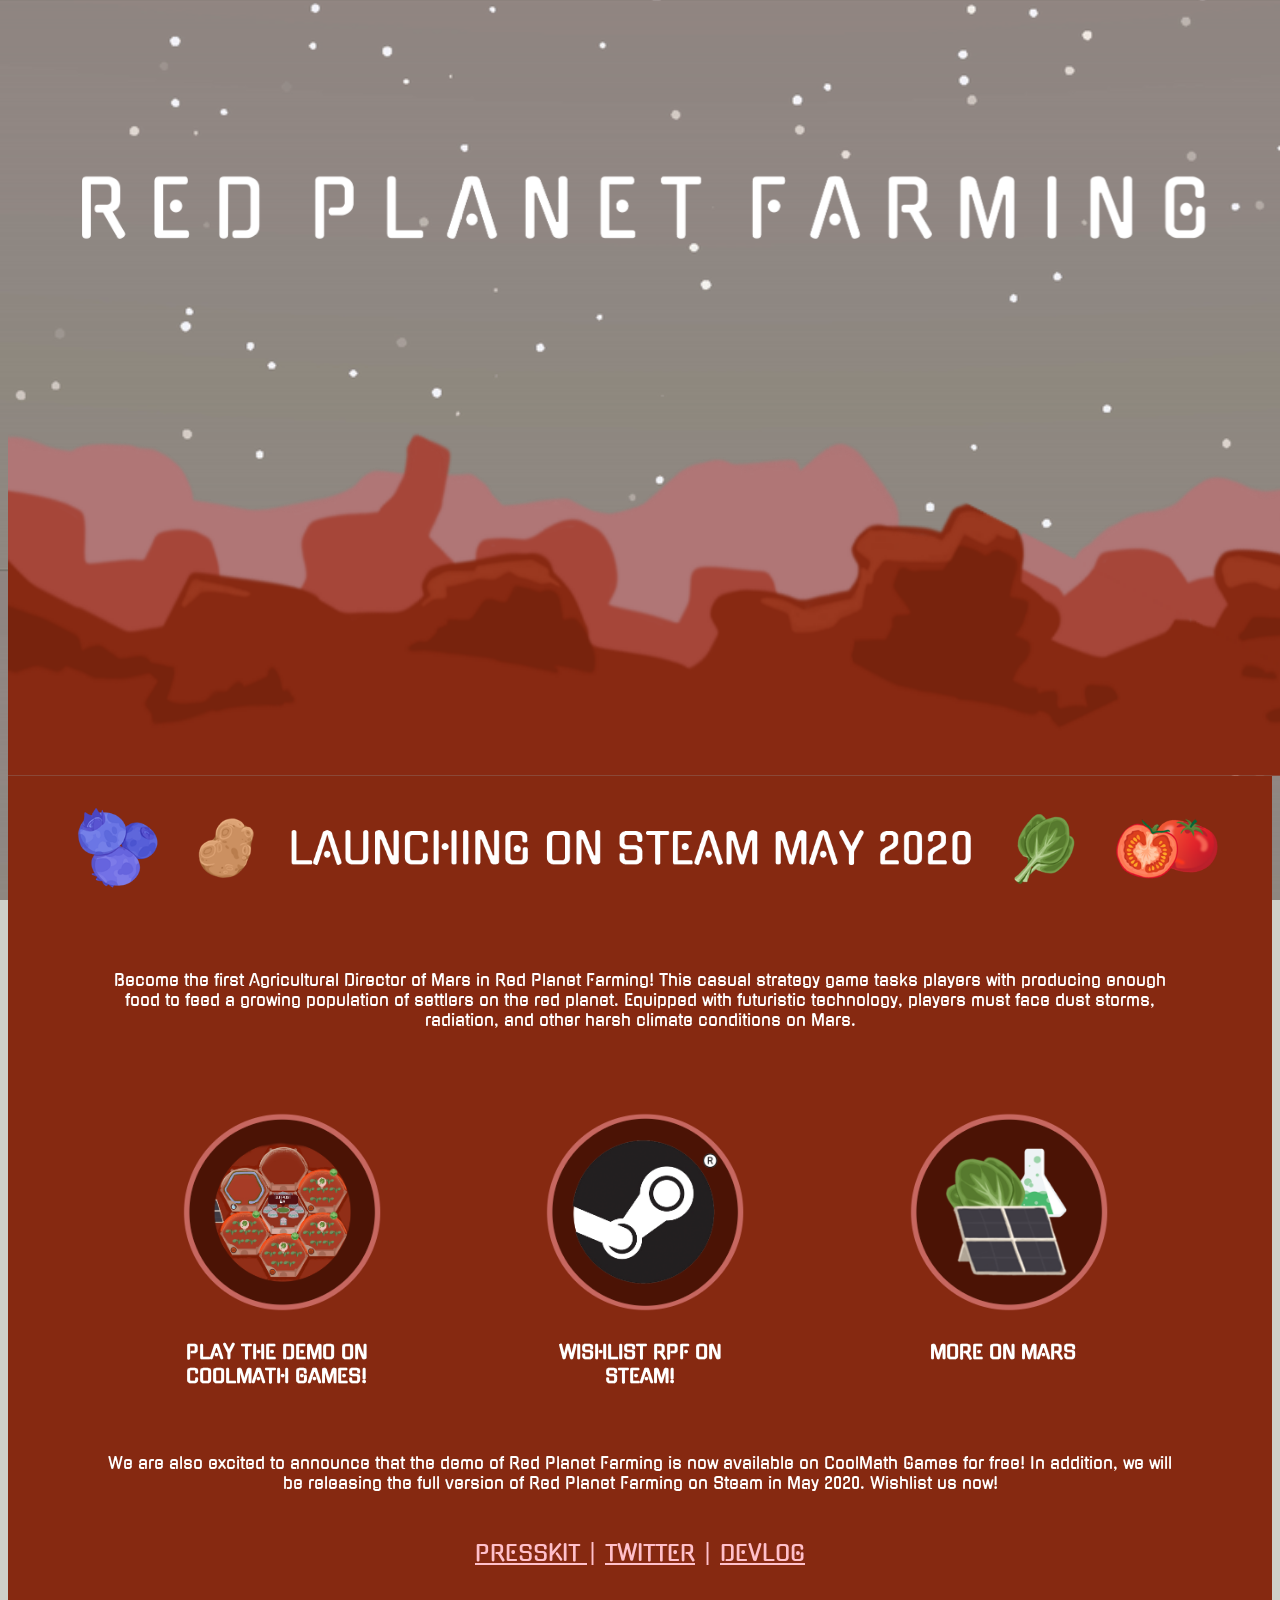
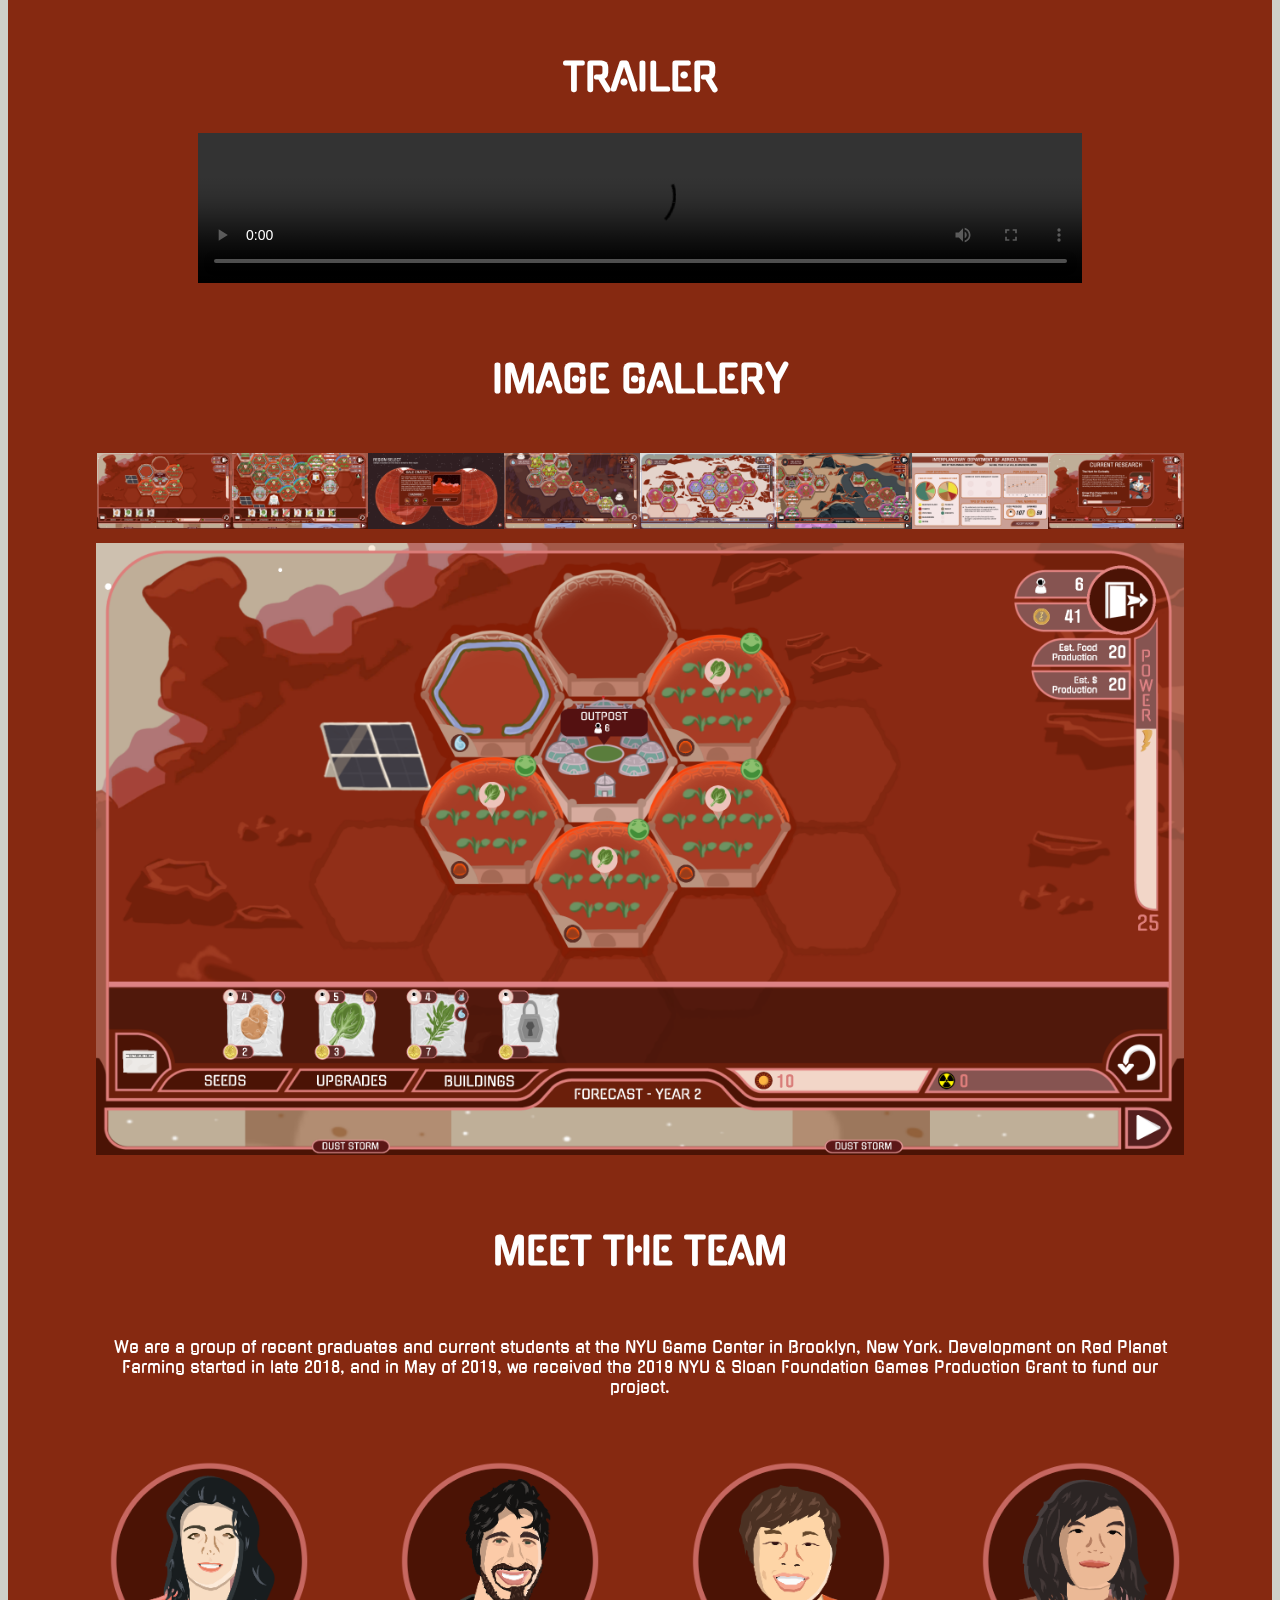
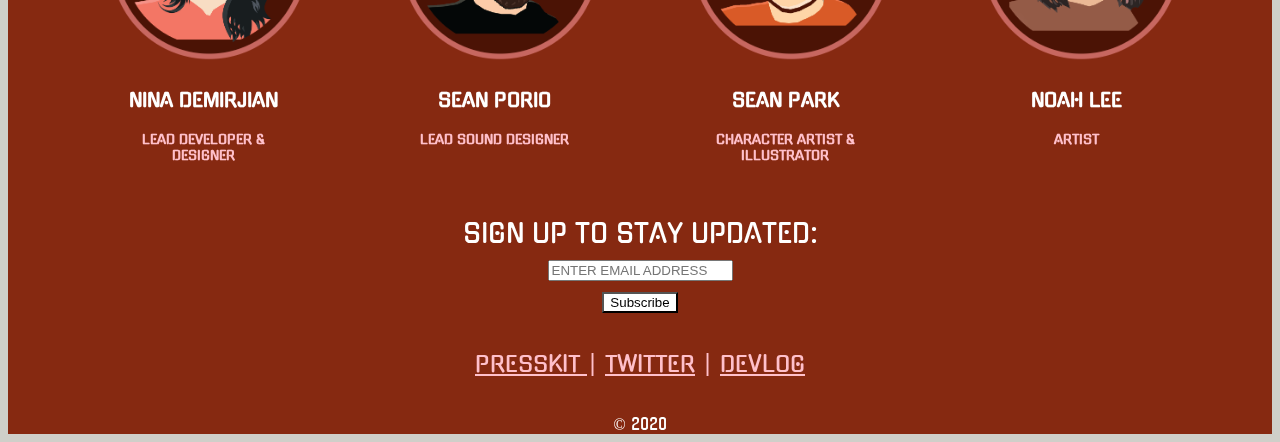
==== commit d3864199: "update nina portfolio:" ====
--- a/index.html
+++ b/index.html
@@ -229,7 +229,7 @@
         <div class = "flex-container">
           <div class = "flex-item-profiles">
             <div class = "zoom">
-                <a href="https://ninademirjian.com" >
+                <a href="https://fortynina.github.io/portfolio/" >
             <img src="Images/ninaCircleNew.png">
           </a>
           </div>
--- a/style.css
+++ b/style.css
@@ -311,41 +311,41 @@
 /* parallax*/
 
 .keyart, .keyart_layer {
-	height: 60vw;
+  height: 60vw;
     background-repeat: no-repeat;
 }
 
 .keyart {
-	position: relative;
-	z-index: -10;
+  position: relative;
+  z-index: -10;
 }
 
 .keyartNews, .keyart_layer_news {
-	height: 40vw;
+  height: 40vw;
     background-repeat: no-repeat;
 }
 
 .keyartNews {
-	position: relative;
-	z-index: -10;
+  position: relative;
+  z-index: -10;
 }
 
 
 .keyart_layer_news {
-	background-position: bottom;
-	background-size: 100% auto;
-	width: 100%;
+  background-position: bottom;
+  background-size: 100% auto;
+  width: 100%;
 }
 
 
 
 .keyart_layer {
-	background-position: bottom;
-	background-size: 100% auto;
-	width: 100%;
+  background-position: bottom;
+  background-size: 100% auto;
+  width: 100%;
 }
 .keyart_layer.parallax {
-	position: fixed;
+  position: fixed;
 }
 
 
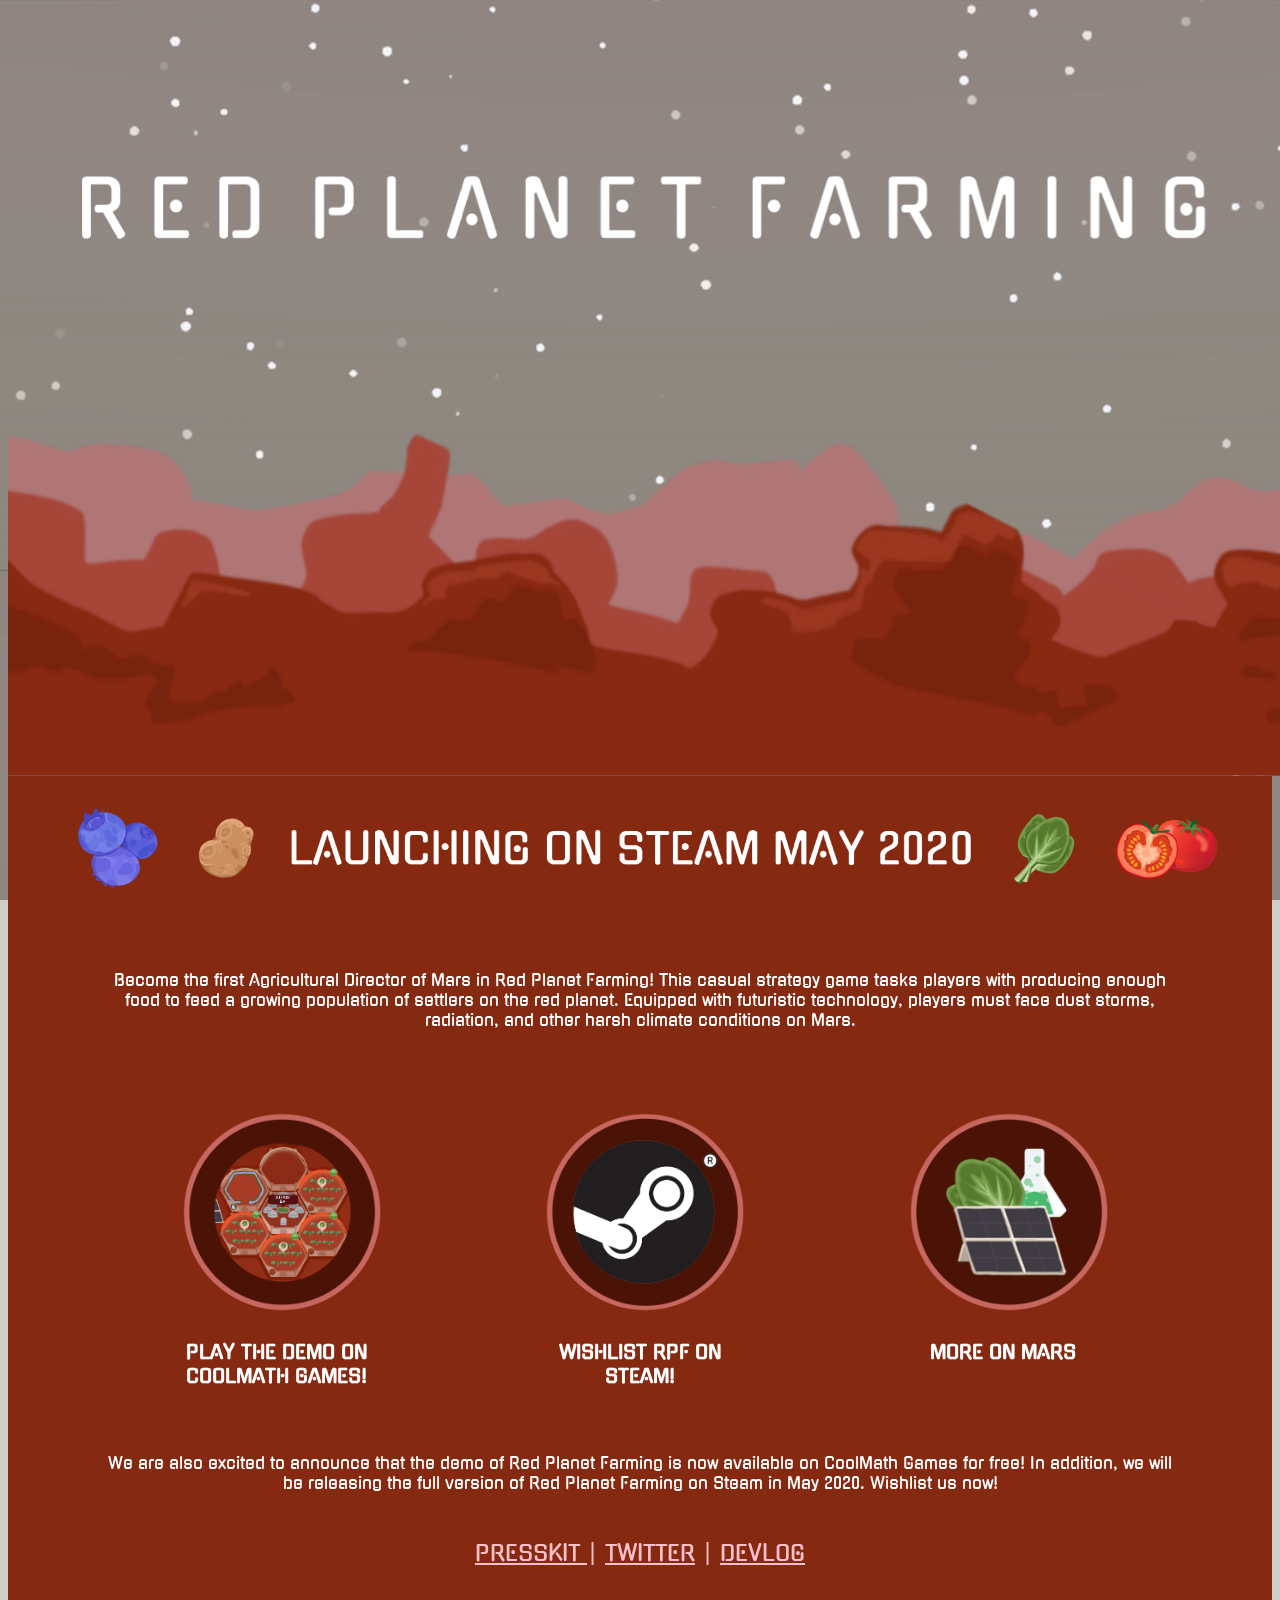
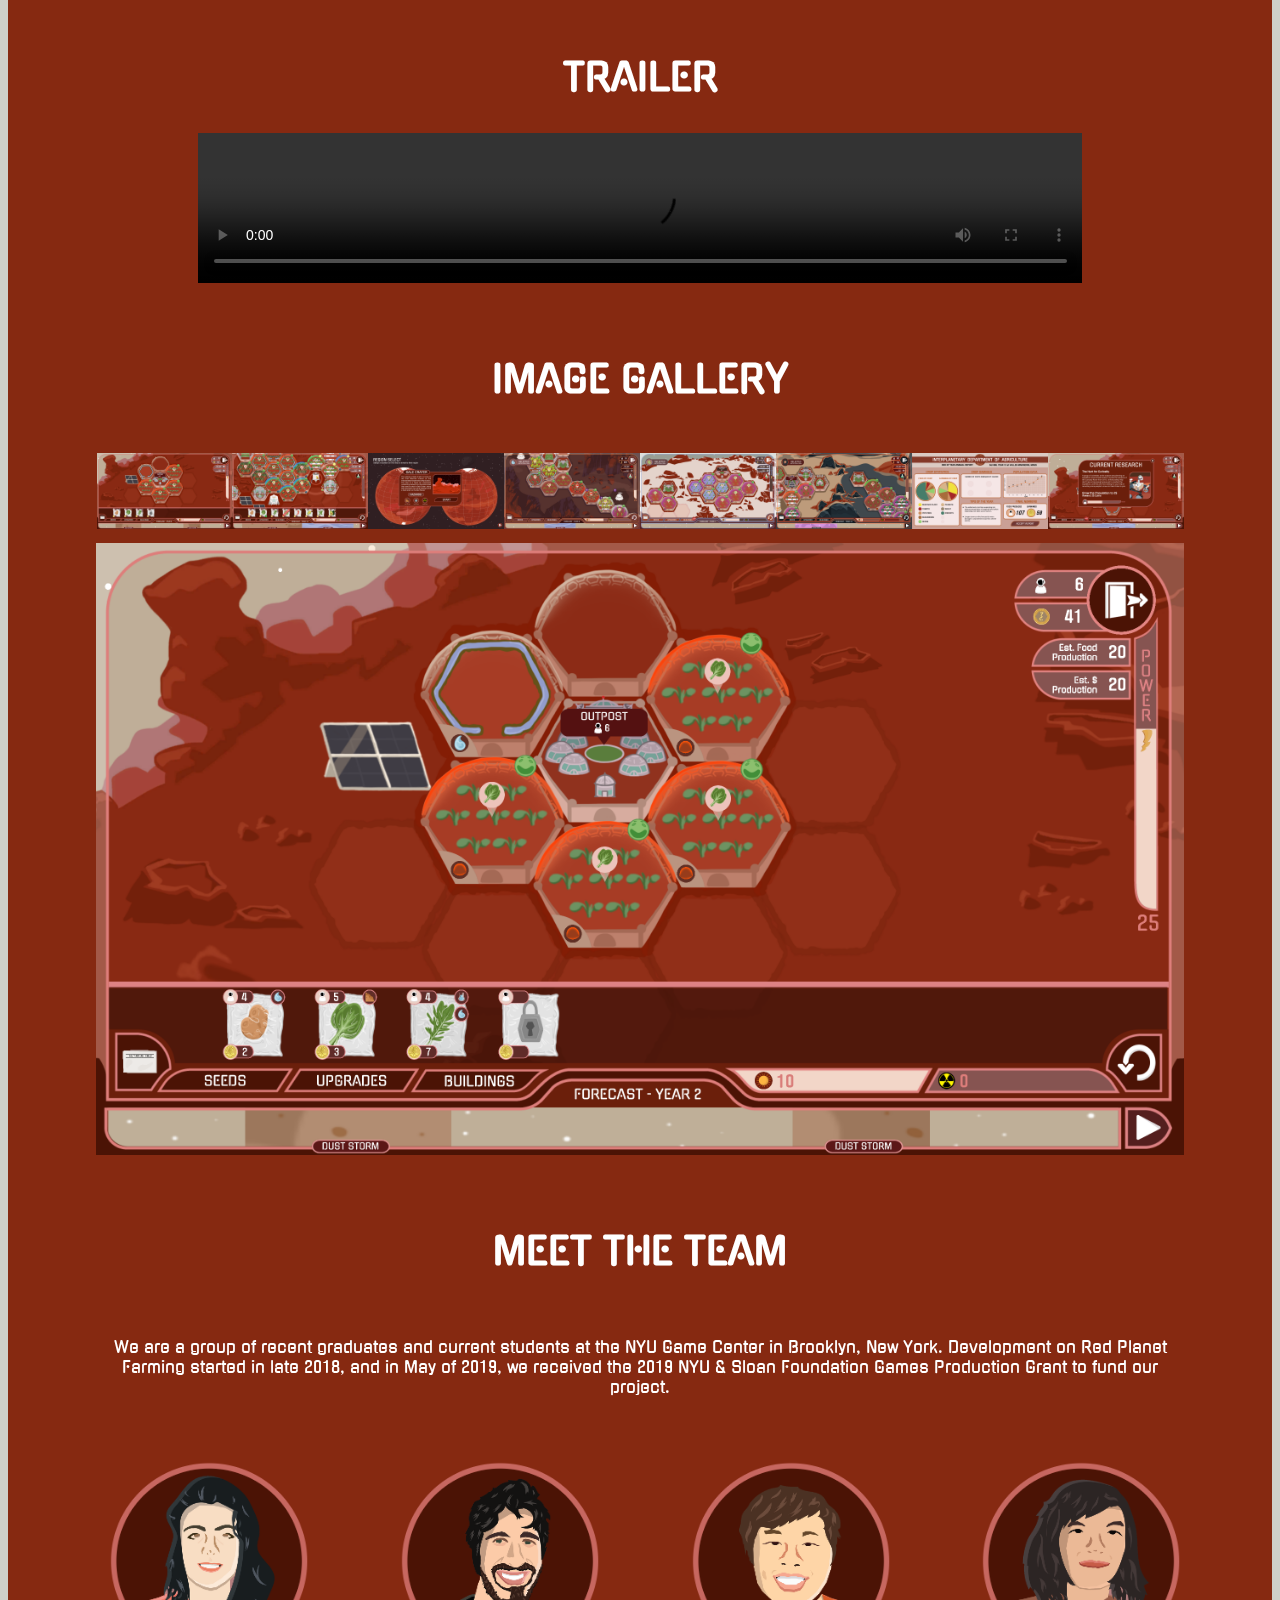
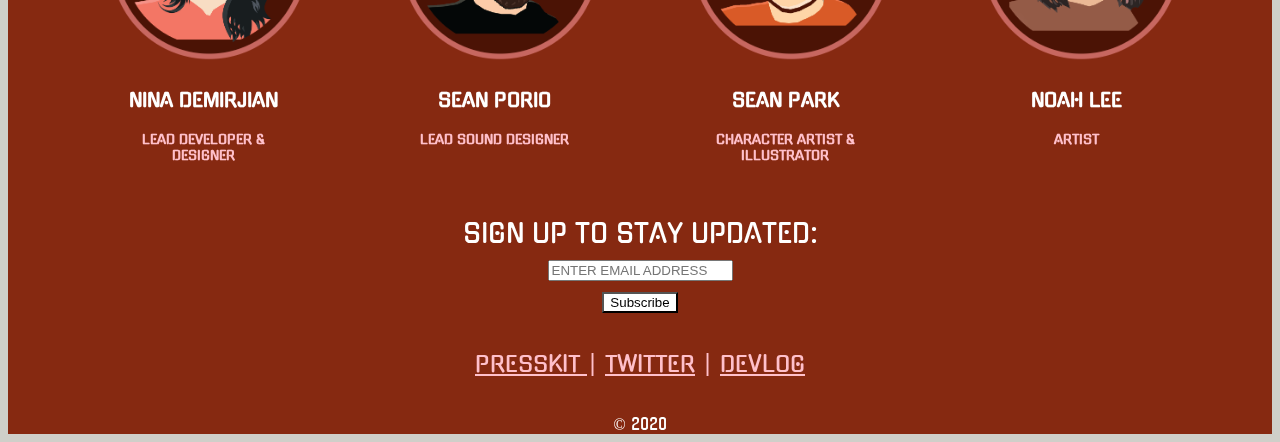
==== commit ff0a4970: "update devlog links" ====
--- a/index.html
+++ b/index.html
@@ -109,7 +109,7 @@
          | 
         <a href = "https://twitter.com/RPF_Game" target="_blank">TWITTER</a>
          | 
-         <a href = "https://ninademirjian.com/devlog" target="_blank">DEVLOG</a>
+         <a href = "https://fortynina.github.io/portfolio/devlog.html" target="_blank">DEVLOG</a>
      </div>
 
 
@@ -142,7 +142,7 @@
           </div>
           <div class = "flex-item-profiles">
           <div class = "zoom">
-            <a href="https://ninademirjian.com/devlog" >
+            <a href="https://fortynina.github.io/portfolio/devlog.html" >
             <img src="Images/devlogButton.png">
           </a>
           </div>
@@ -297,7 +297,7 @@
          | 
         <a href = "https://twitter.com/RPF_Game" target="_blank">TWITTER</a>
          | 
-         <a href = "https://ninademirjian.com/devlog" target="_blank">DEVLOG</a>
+         <a href = "https://fortynina.github.io/portfolio/devlog.html" target="_blank">DEVLOG</a>
      </div>
               <br>
               <br>
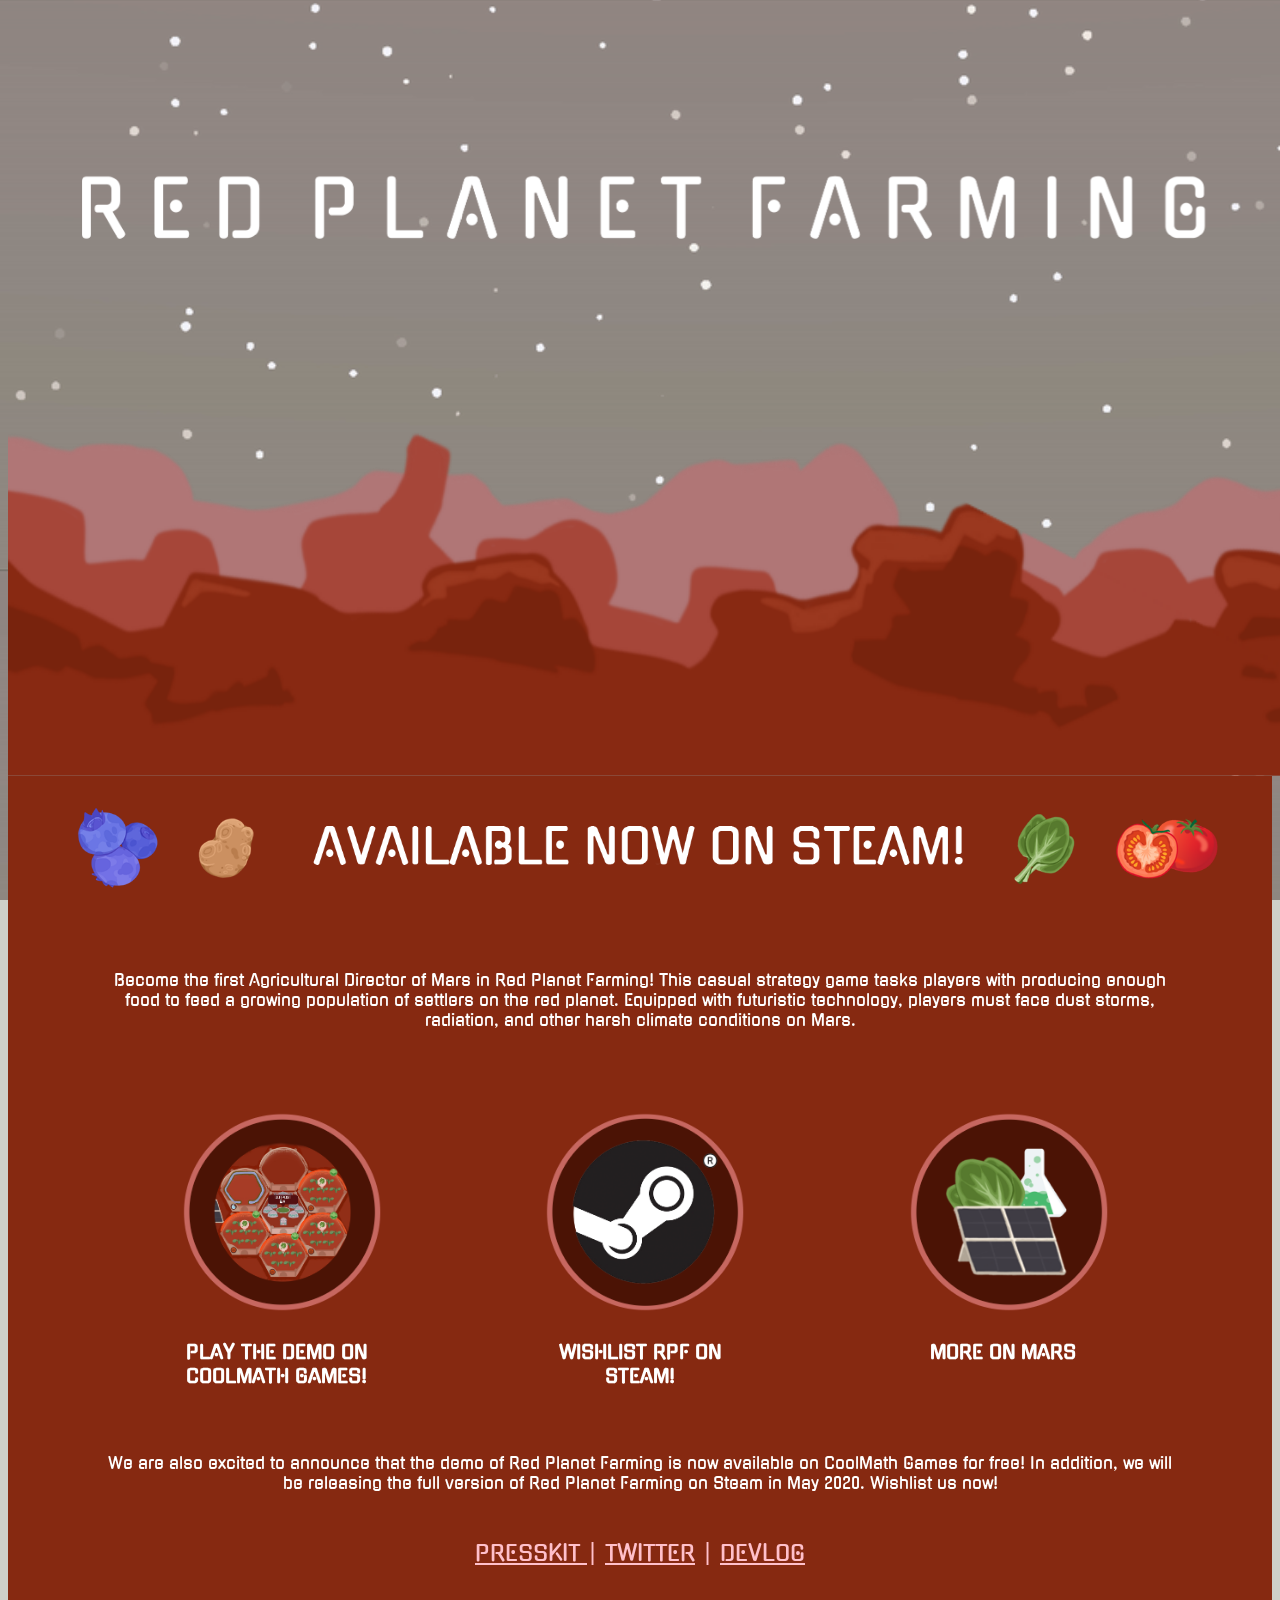
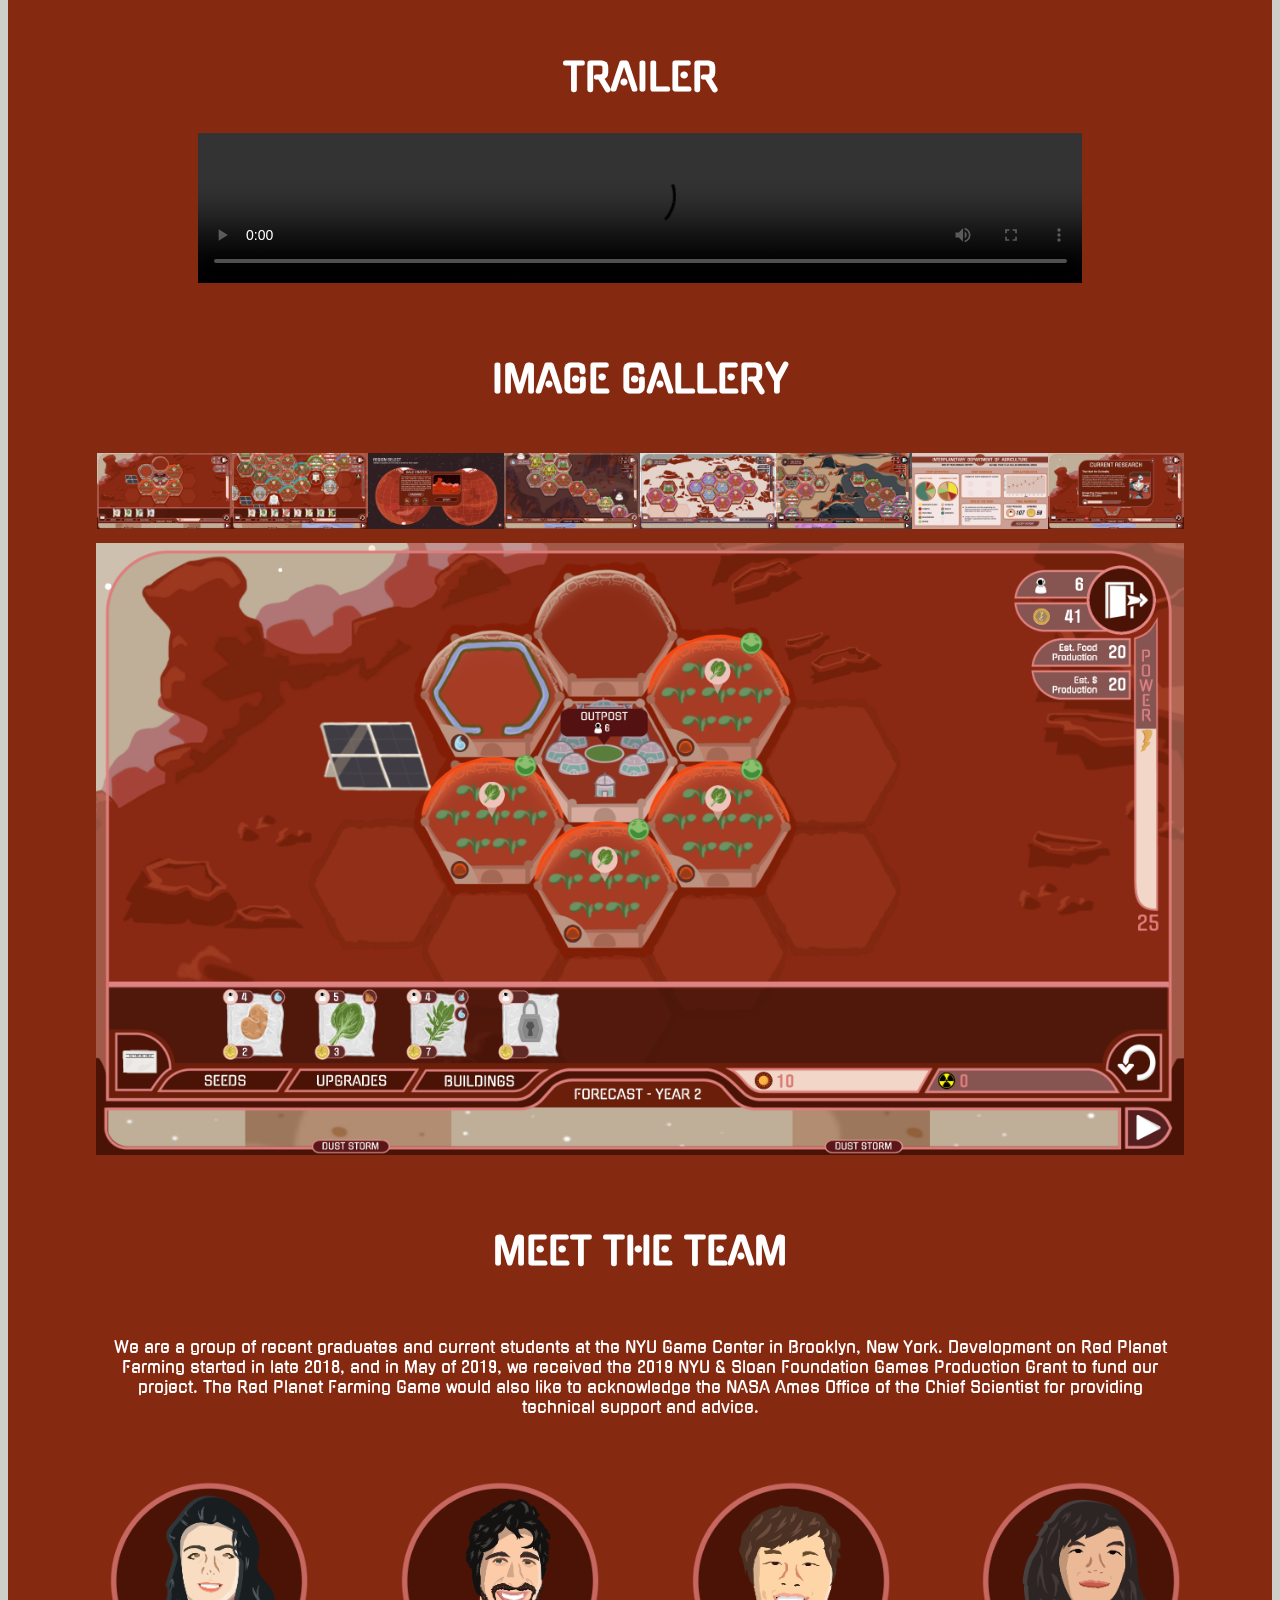
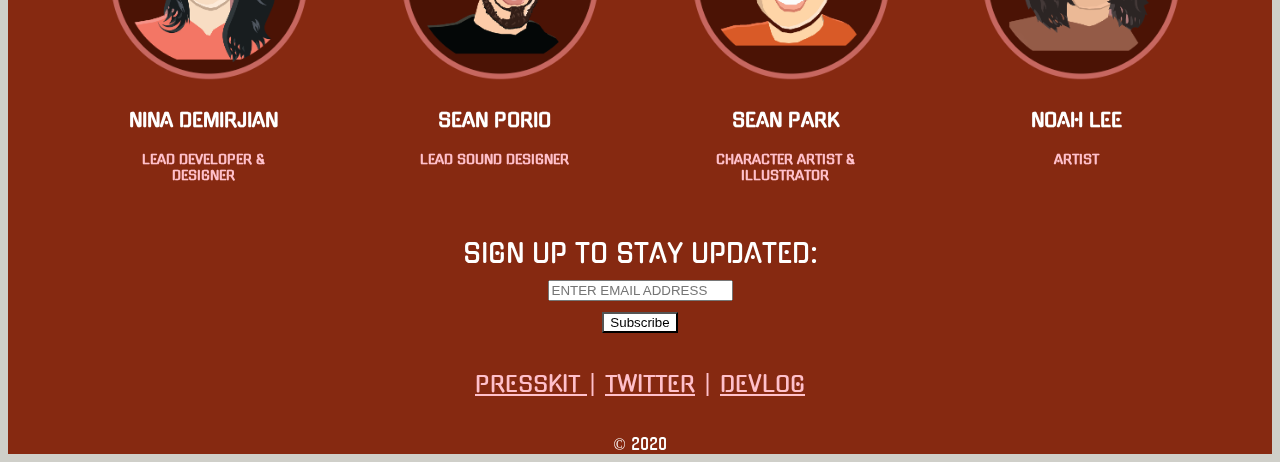
==== commit 57403b68: "new presskit" ====
--- a/index.html
+++ b/index.html
@@ -222,7 +222,7 @@
         <p class="bodyText">
           We are a group of recent graduates and current students at the NYU Game Center in Brooklyn, New York.
           Development on Red Planet Farming started in late 2018, and in May of 2019, we received the 2019 NYU &amp Sloan Foundation Games Production Grant to
-          fund our project.
+          fund our project. The Red Planet Farming Game would also like to acknowledge the NASA Ames Office of the Chief Scientist for providing technical support and advice.
             </p>
 
         <br>
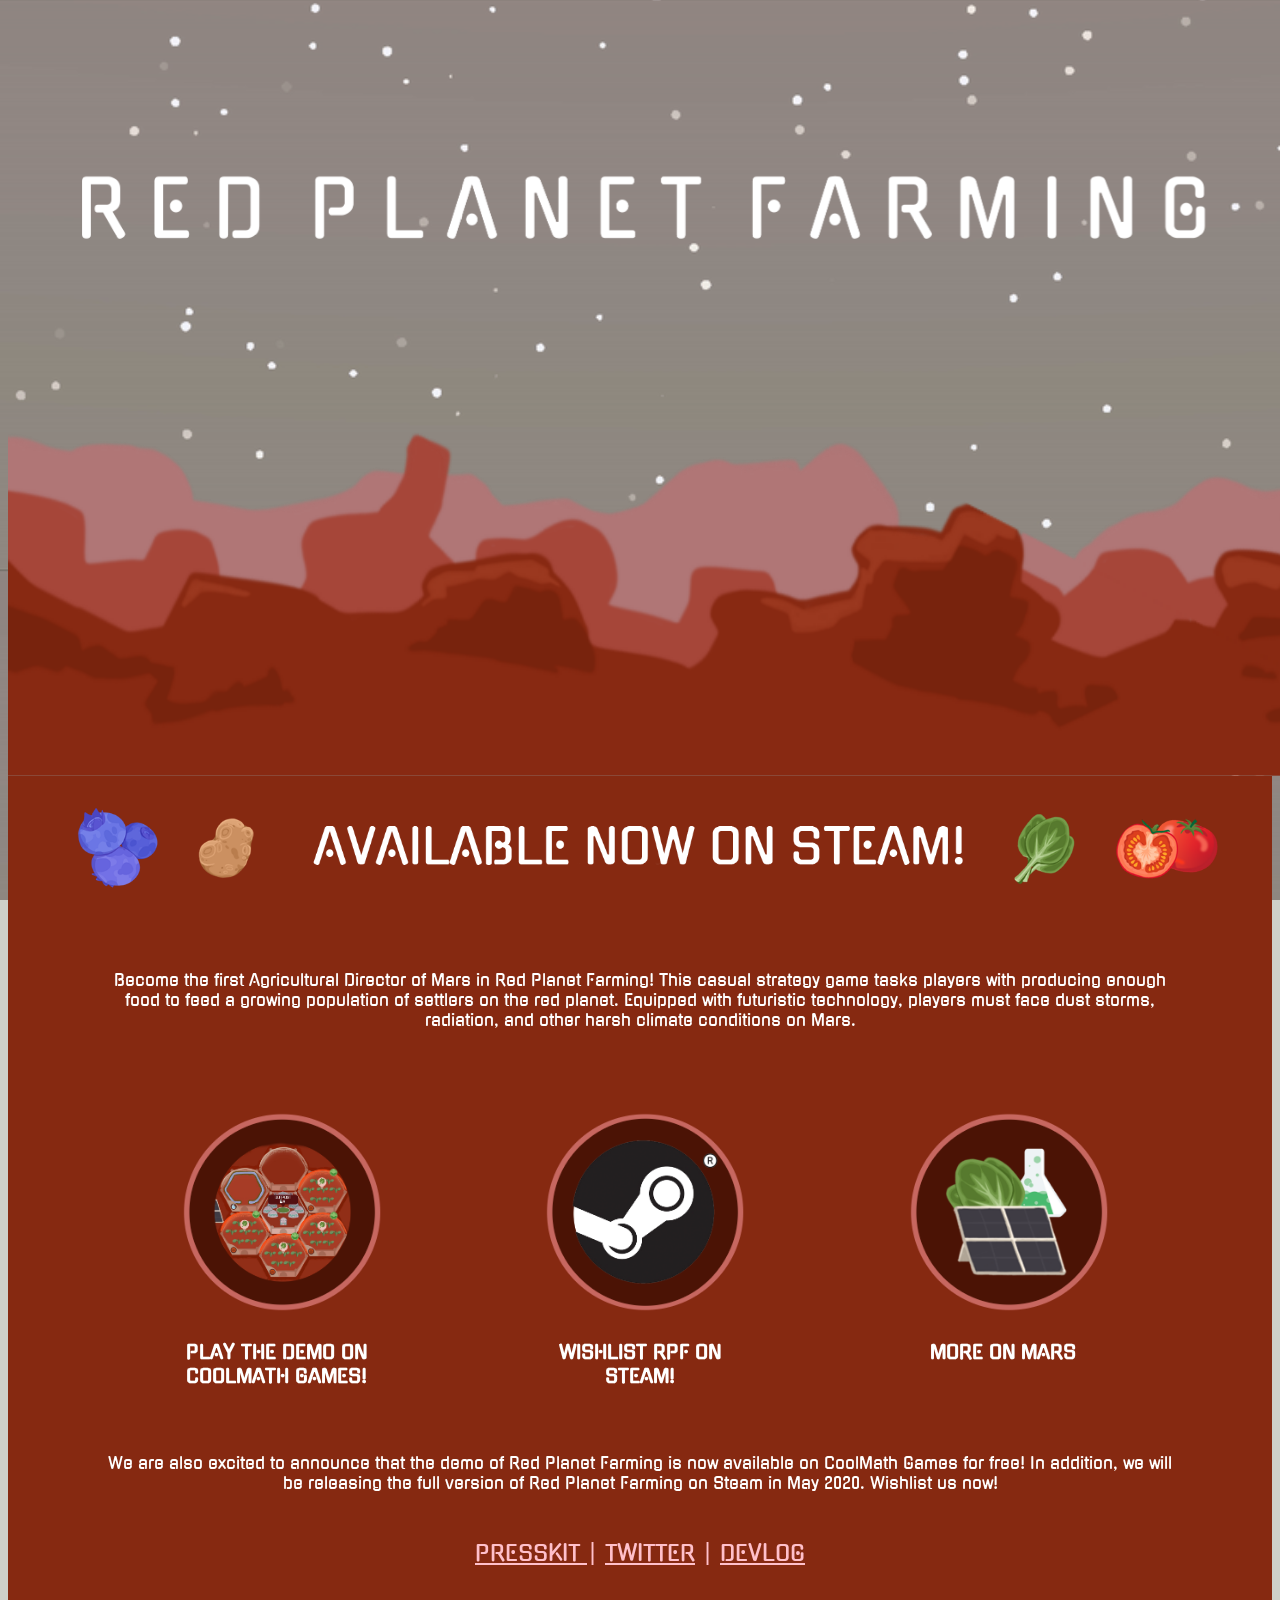
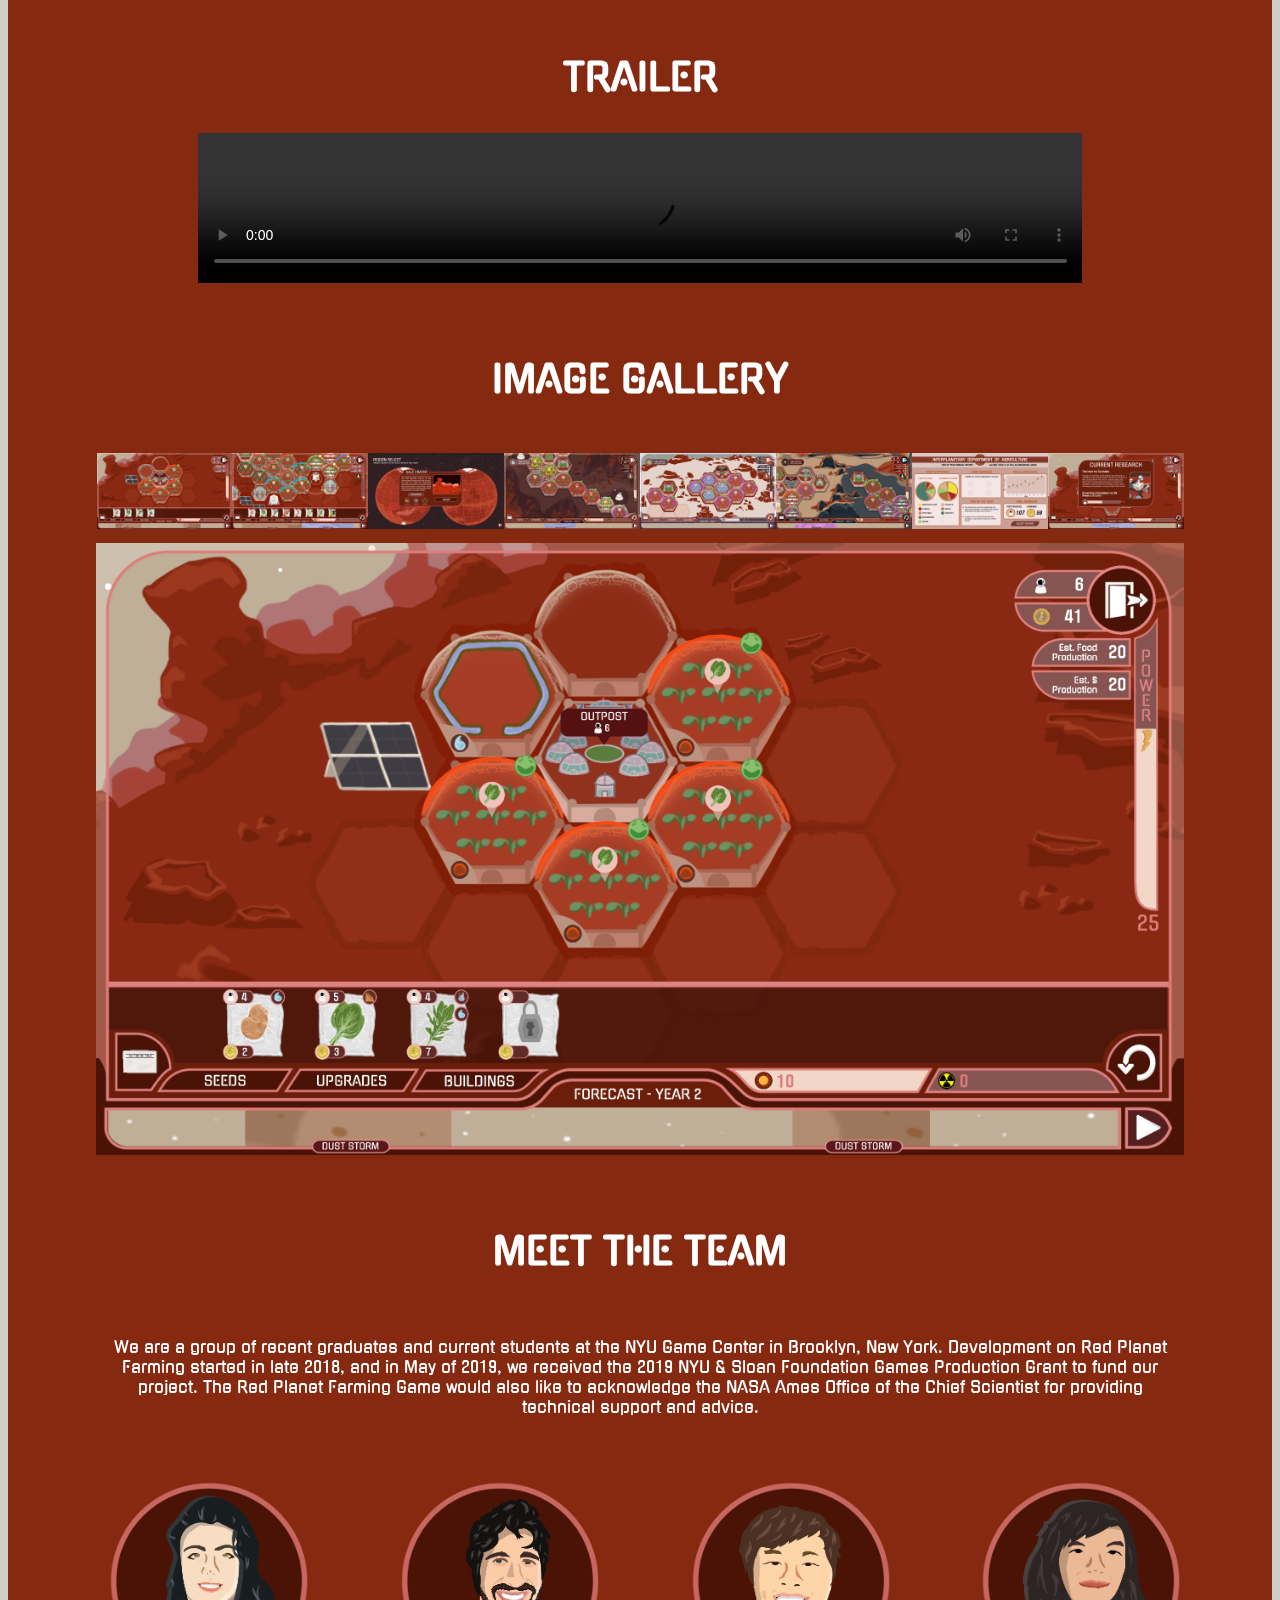
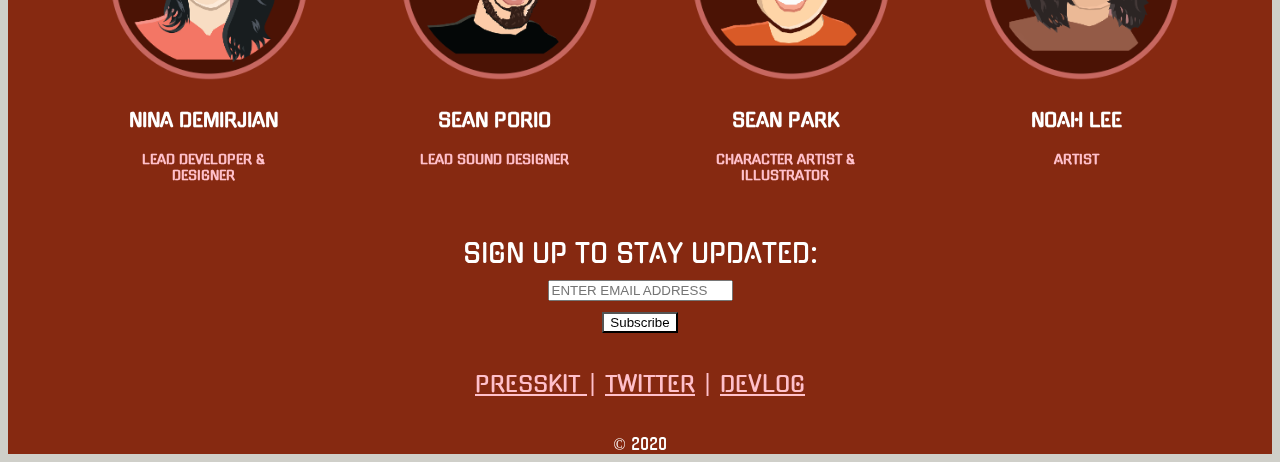
==== commit 0785440c: "update devlog links" ====
--- a/index.html
+++ b/index.html
@@ -109,7 +109,7 @@
          | 
         <a href = "https://twitter.com/RPF_Game" target="_blank">TWITTER</a>
          | 
-         <a href = "https://fortynina.github.io/portfolio/devlog.html" target="_blank">DEVLOG</a>
+         <a href = "https://fortynina.github.io/portfolio/rpf-devlog.html" target="_blank">DEVLOG</a>
      </div>
 
 
@@ -297,7 +297,7 @@
          | 
         <a href = "https://twitter.com/RPF_Game" target="_blank">TWITTER</a>
          | 
-         <a href = "https://fortynina.github.io/portfolio/devlog.html" target="_blank">DEVLOG</a>
+         <a href = "https://fortynina.github.io/portfolio/rpf-devlog.html" target="_blank">DEVLOG</a>
      </div>
               <br>
               <br>
